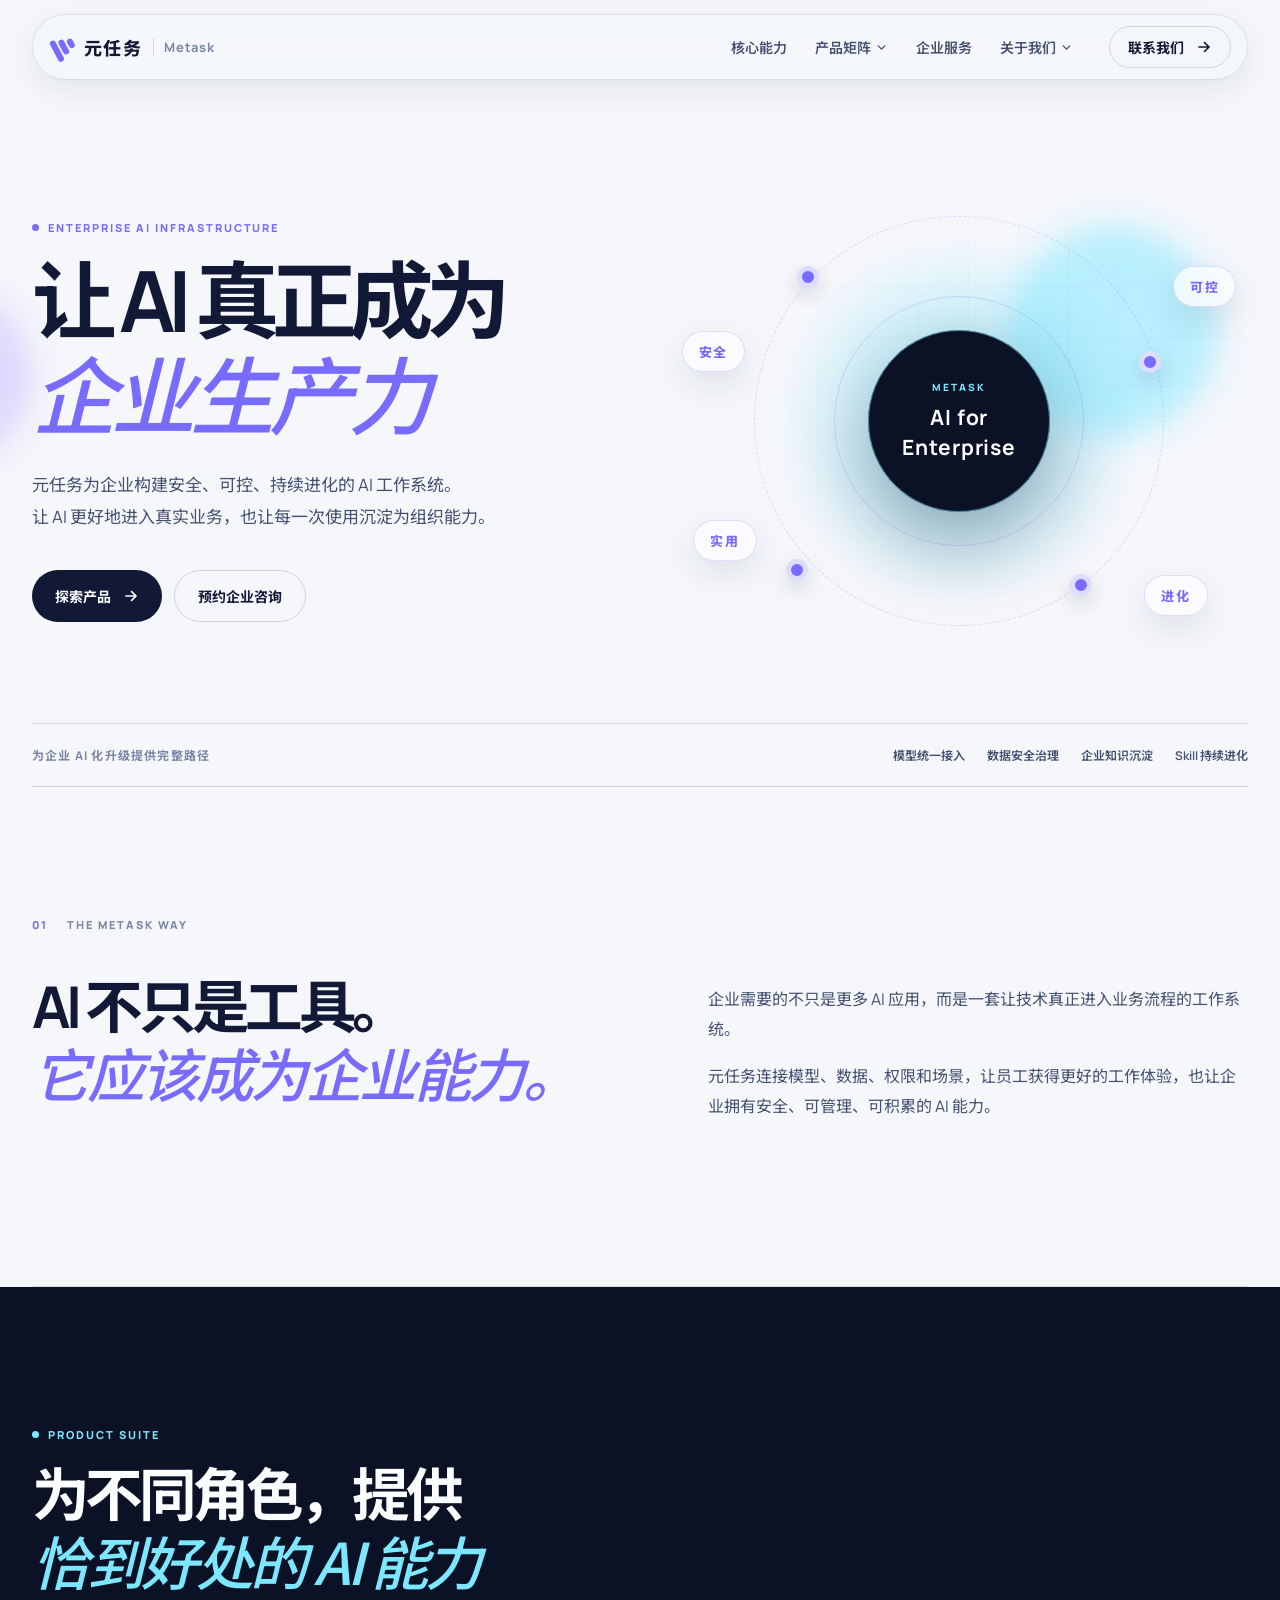
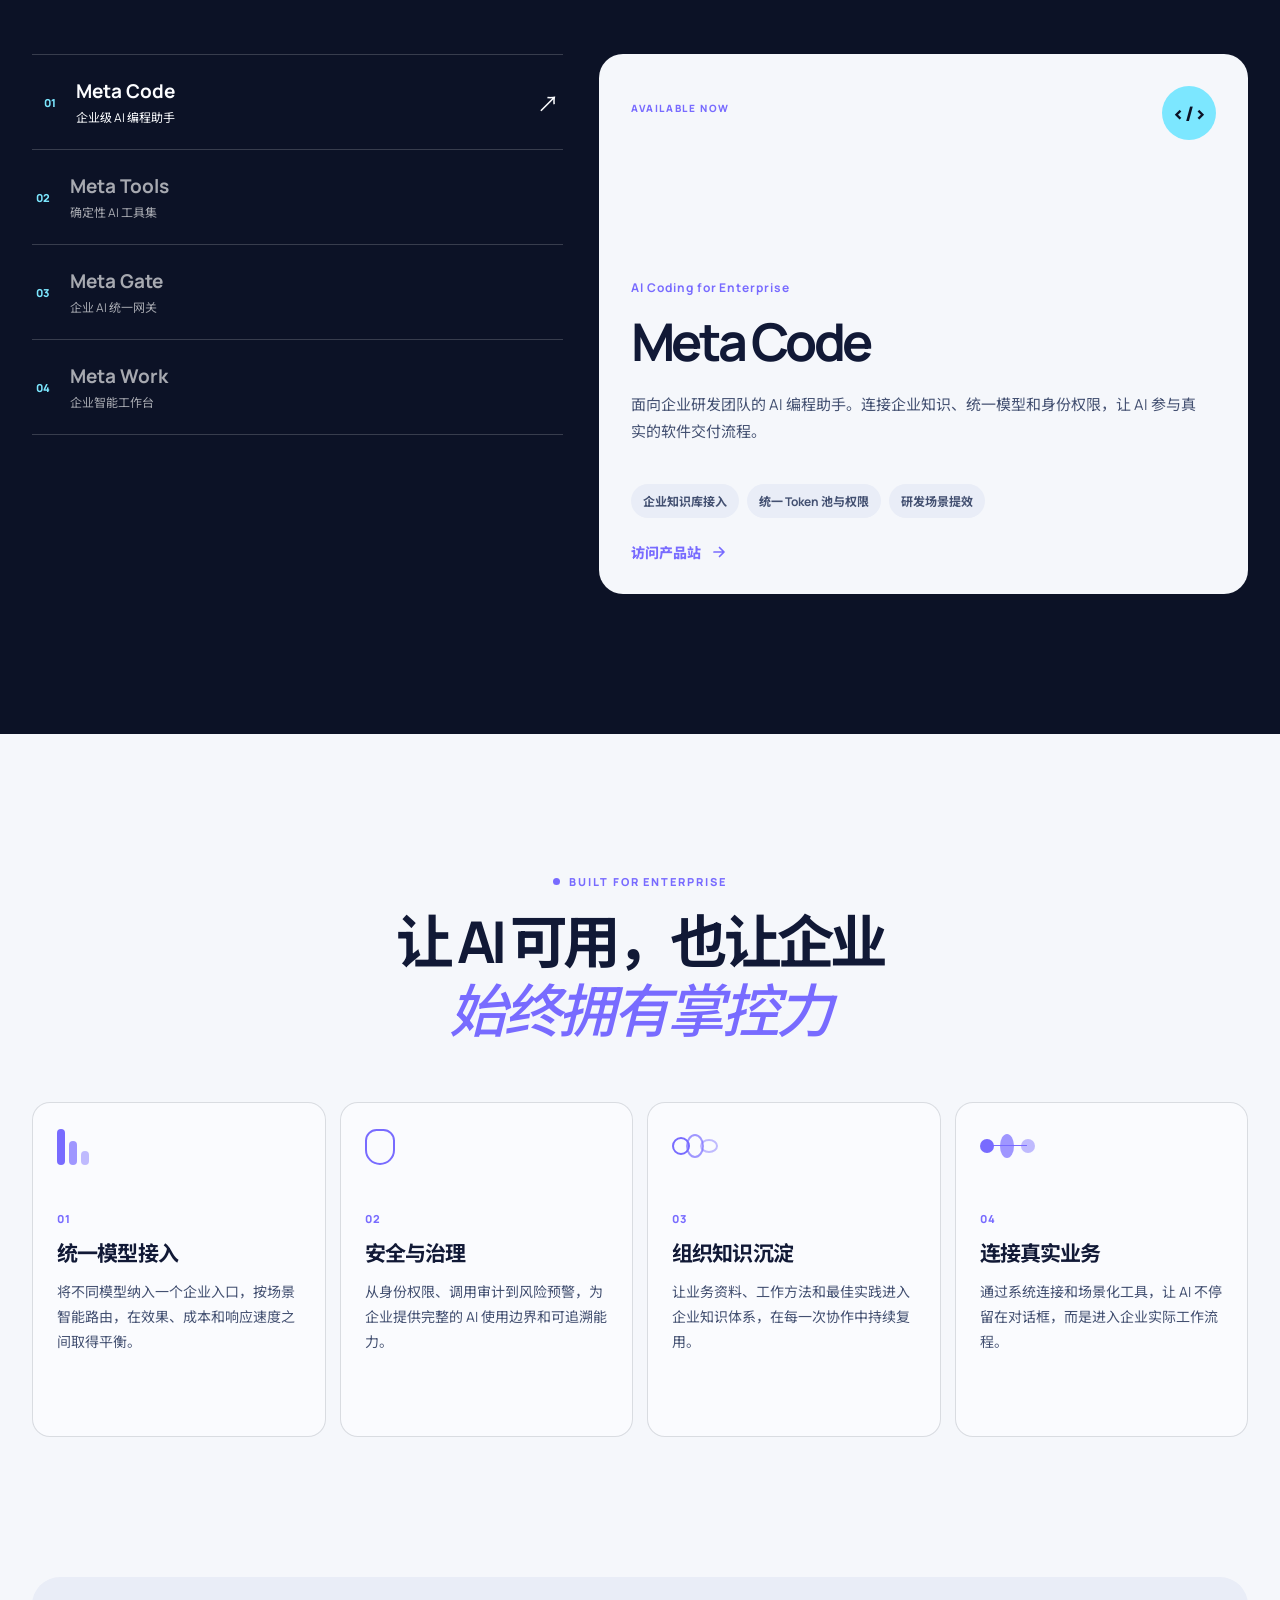
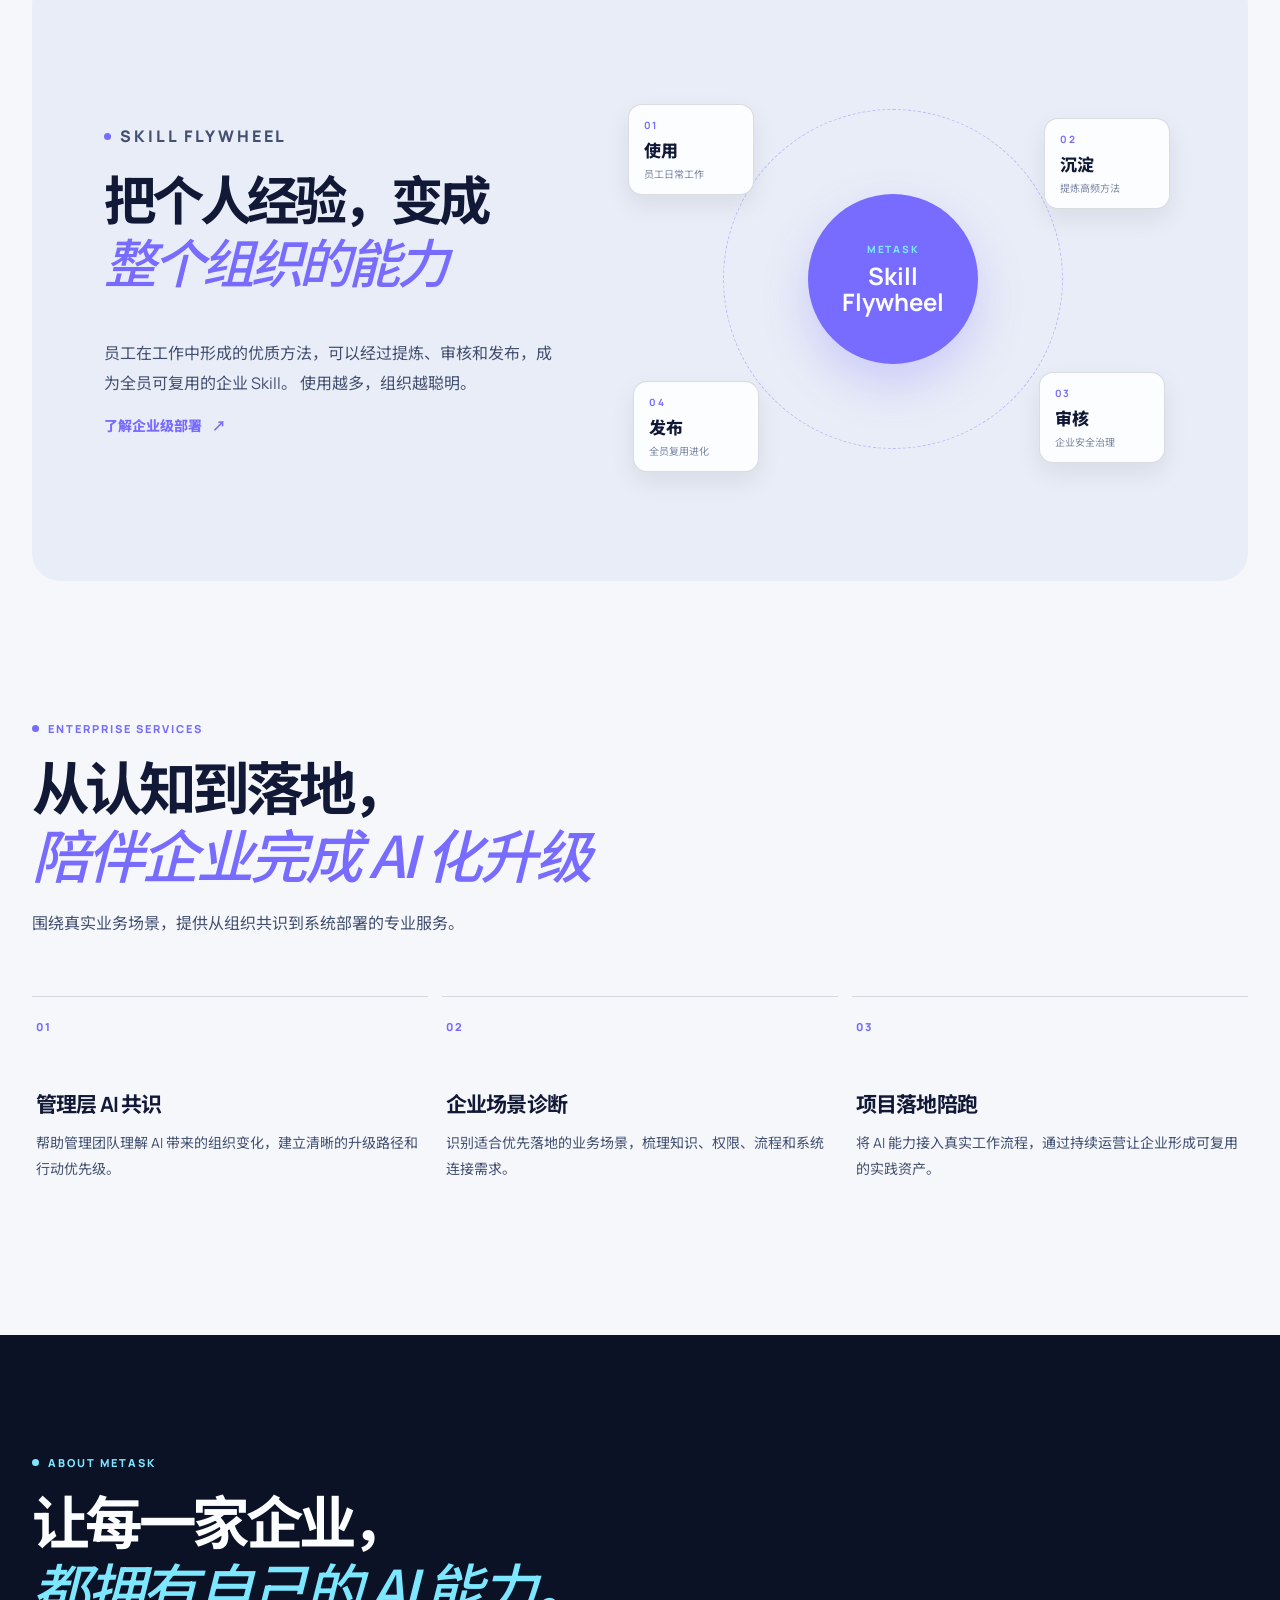
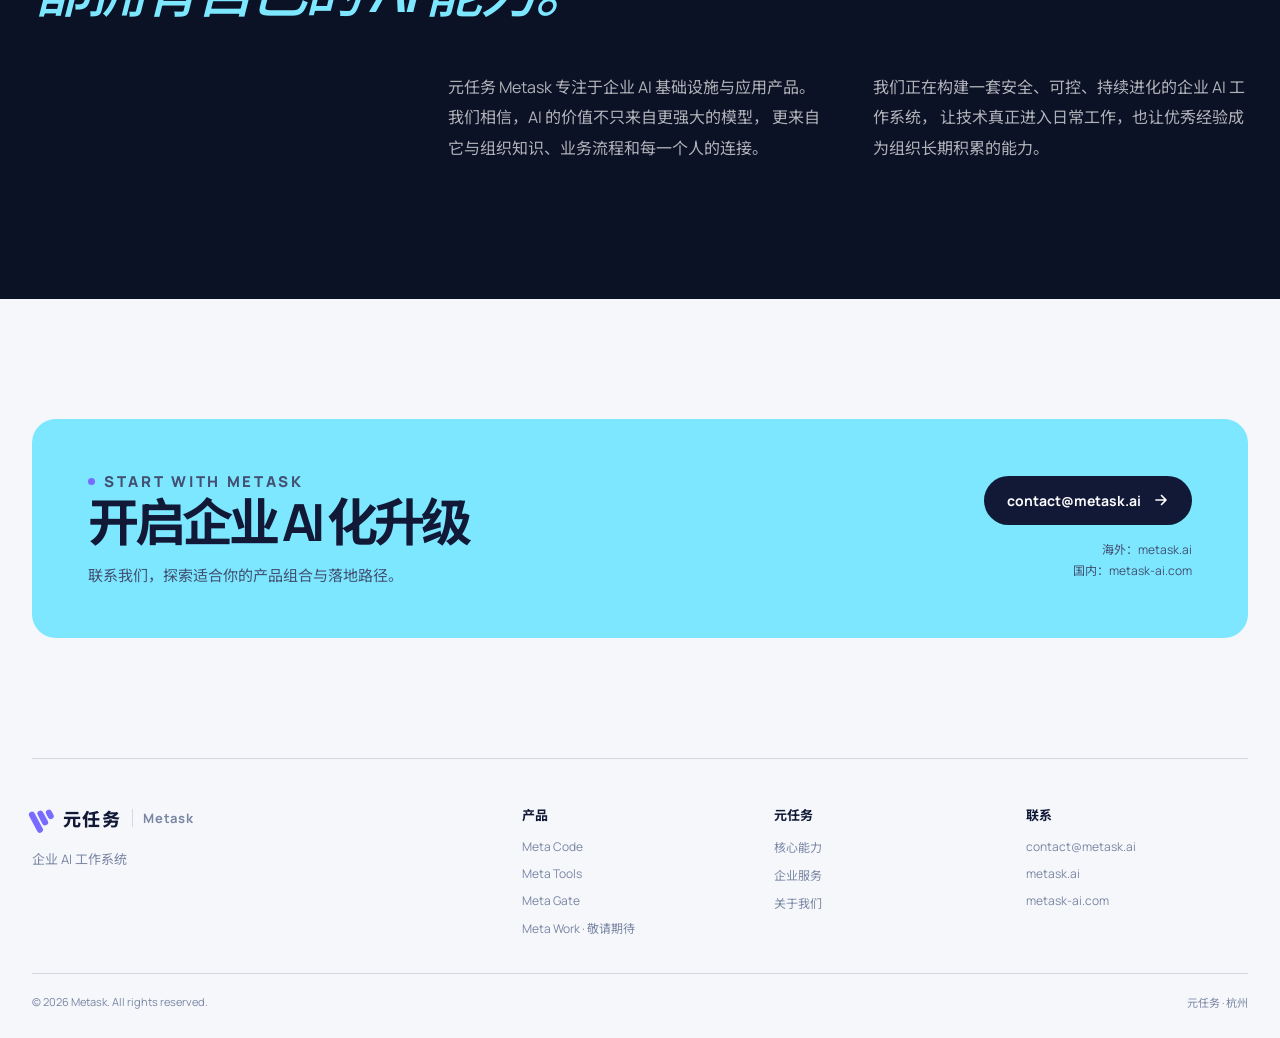
==== index.html @ c55de7cd "Add floating navigation menus" ====
<!doctype html>
<html lang="zh-CN">
  <head>
    <meta charset="UTF-8" />
    <meta name="viewport" content="width=device-width, initial-scale=1.0" />
    <meta
      name="description"
      content="元任务 Metask，为企业提供从 AI 网关、开发者工具、业务工具到智能工作台的一体化 AI 工作系统。"
    />
    <title>元任务 Metask · 企业 AI 工作系统</title>
    <link rel="preconnect" href="https://fonts.googleapis.com" />
    <link rel="preconnect" href="https://fonts.gstatic.com" crossorigin />
    <link
      href="https://fonts.googleapis.com/css2?family=Manrope:wght@400;500;600;700;800&family=Noto+Sans+SC:wght@400;500;600;700;800&display=swap"
      rel="stylesheet"
    />
    <link rel="stylesheet" href="./styles.css" />
  </head>
  <body>
    <div class="site-shell">
      <header class="site-header">
        <a class="brand" href="#top" aria-label="元任务 Metask 首页">
          <span class="brand-mark" aria-hidden="true">
            <span></span><span></span><span></span>
          </span>
          <span class="brand-name">元任务</span>
          <span class="brand-en">Metask</span>
        </a>

        <button class="menu-toggle" type="button" aria-label="打开导航" aria-expanded="false">
          <span></span><span></span><span></span>
        </button>

        <nav class="site-nav" aria-label="主导航">
          <a href="#capabilities">核心能力</a>
          <div class="nav-item nav-item-dropdown">
            <button class="nav-dropdown-toggle" type="button" aria-expanded="false">
              产品矩阵
              <svg viewBox="0 0 16 16" aria-hidden="true">
                <path d="m4 6 4 4 4-4" />
              </svg>
            </button>
            <div class="nav-dropdown product-menu">
              <a href="https://metacode.origintask.cn/" target="_blank" rel="noreferrer">
                <span class="dropdown-symbol">&lt;/&gt;</span>
                <span><b>Meta Code</b><small>企业级 AI 编程助手</small></span>
              </a>
              <a href="https://picospark.cn/" target="_blank" rel="noreferrer">
                <span class="dropdown-symbol">✦</span>
                <span><b>Meta Tools</b><small>确定性 AI 工具集</small></span>
              </a>
              <a href="http://napi.origintask.cn/" target="_blank" rel="noreferrer">
                <span class="dropdown-symbol">◎</span>
                <span><b>Meta Gate</b><small>企业 AI 统一网关</small></span>
              </a>
              <a href="https://work.metask.ai/" target="_blank" rel="noreferrer">
                <span class="dropdown-symbol">◇</span>
                <span><b>Meta Work</b><small>企业智能工作台 · 开发中</small></span>
              </a>
            </div>
          </div>
          <a href="#services">企业服务</a>
          <div class="nav-item nav-item-dropdown">
            <button class="nav-dropdown-toggle" type="button" aria-expanded="false">
              关于我们
              <svg viewBox="0 0 16 16" aria-hidden="true">
                <path d="m4 6 4 4 4-4" />
              </svg>
            </button>
            <div class="nav-dropdown about-menu">
              <a href="#about"><b>公司介绍</b><small>了解元任务 Metask</small></a>
              <a href="#contact"><b>联系我们</b><small>开启企业 AI 化升级</small></a>
            </div>
          </div>
        </nav>

        <a class="header-cta" href="#contact">
          <span>联系我们</span>
          <svg viewBox="0 0 16 16" aria-hidden="true">
            <path d="M3 8h9M8.5 3.5 13 8l-4.5 4.5" />
          </svg>
        </a>
      </header>

      <main id="top">
        <section class="hero section-pad">
          <div class="hero-orb hero-orb-left"></div>
          <div class="hero-orb hero-orb-right"></div>
          <div class="hero-grid" aria-hidden="true"></div>

          <div class="hero-content reveal">
            <p class="eyebrow"><span></span> Enterprise AI Infrastructure</p>
            <h1>让 AI 真正成为<br /><em>企业生产力</em></h1>
            <p class="hero-copy">
              元任务为企业构建安全、可控、持续进化的 AI 工作系统。<br />
              让 AI 更好地进入真实业务，也让每一次使用沉淀为组织能力。
            </p>
            <div class="hero-actions">
              <a class="button button-dark" href="#products">
                探索产品
                <svg viewBox="0 0 16 16" aria-hidden="true">
                  <path d="M3 8h9M8.5 3.5 13 8l-4.5 4.5" />
                </svg>
              </a>
              <a class="button button-light" href="#contact">预约企业咨询</a>
            </div>
          </div>

          <div class="hero-system reveal reveal-delay-1" aria-label="元任务企业 AI 品牌视觉">
            <div class="system-halo"></div>
            <div class="system-core">
              <span class="core-pulse"></span>
              <span class="system-core-kicker">METASK</span>
              <strong>AI for<br />Enterprise</strong>
            </div>
            <div class="orbit orbit-one"></div>
            <div class="orbit orbit-two"></div>
            <span class="signal-dot dot-one"></span>
            <span class="signal-dot dot-two"></span>
            <span class="signal-dot dot-three"></span>
            <span class="signal-dot dot-four"></span>
            <span class="brand-chip chip-one">安全</span>
            <span class="brand-chip chip-two">可控</span>
            <span class="brand-chip chip-three">实用</span>
            <span class="brand-chip chip-four">进化</span>
          </div>

          <div class="hero-bottom reveal reveal-delay-2">
            <p>为企业 AI 化升级提供完整路径</p>
            <div class="hero-tags">
              <span>模型统一接入</span>
              <span>数据安全治理</span>
              <span>企业知识沉淀</span>
              <span>Skill 持续进化</span>
            </div>
          </div>
        </section>

        <section class="statement section-pad">
          <div class="section-label reveal"><span>01</span> The Metask Way</div>
          <div class="statement-layout">
            <h2 class="reveal">AI 不只是工具。<br /><em>它应该成为企业能力。</em></h2>
            <div class="statement-copy reveal reveal-delay-1">
              <p>
                企业需要的不只是更多 AI 应用，而是一套让技术真正进入业务流程的工作系统。
              </p>
              <p>
                元任务连接模型、数据、权限和场景，让员工获得更好的工作体验，也让企业拥有安全、可管理、可积累的 AI 能力。
              </p>
            </div>
          </div>
        </section>

        <section class="products section-pad" id="products">
          <div class="section-head section-head-left reveal">
            <p class="eyebrow"><span></span> Product Suite</p>
            <h2>为不同角色，提供<br /><em>恰到好处的 AI 能力</em></h2>
          </div>

          <div class="product-layout reveal">
            <div class="product-tabs" role="tablist" aria-label="产品列表">
              <button class="product-tab active" type="button" role="tab" data-product="code" aria-selected="true">
                <span class="product-index">01</span>
                <span class="product-tab-copy">
                  <b>Meta Code</b><small>企业级 AI 编程助手</small>
                </span>
                <span class="tab-arrow">↗</span>
              </button>
              <button class="product-tab" type="button" role="tab" data-product="tools" aria-selected="false">
                <span class="product-index">02</span>
                <span class="product-tab-copy">
                  <b>Meta Tools</b><small>确定性 AI 工具集</small>
                </span>
                <span class="tab-arrow">↗</span>
              </button>
              <button class="product-tab" type="button" role="tab" data-product="gate" aria-selected="false">
                <span class="product-index">03</span>
                <span class="product-tab-copy">
                  <b>Meta Gate</b><small>企业 AI 统一网关</small>
                </span>
                <span class="tab-arrow">↗</span>
              </button>
              <button class="product-tab" type="button" role="tab" data-product="work" aria-selected="false">
                <span class="product-index">04</span>
                <span class="product-tab-copy">
                  <b>Meta Work</b><small>企业智能工作台</small>
                </span>
                <span class="tab-arrow">↗</span>
              </button>
            </div>

            <article class="product-detail" id="product-detail" aria-live="polite">
              <div class="product-detail-top">
                <p class="product-status">AVAILABLE NOW</p>
                <span class="product-symbol">&lt;/&gt;</span>
              </div>
              <div>
                <p class="product-kind">AI Coding for Enterprise</p>
                <h3>Meta Code</h3>
                <p class="product-description">
                  面向企业研发团队的 AI 编程助手。连接企业知识、统一模型和身份权限，让 AI 参与真实的软件交付流程。
                </p>
              </div>
              <ul class="product-features">
                <li>企业知识库接入</li>
                <li>统一 Token 池与权限</li>
                <li>研发场景提效</li>
              </ul>
              <a class="product-link" href="https://metacode.origintask.cn/" target="_blank" rel="noreferrer">
                访问产品站
                <svg viewBox="0 0 16 16" aria-hidden="true">
                  <path d="M3 8h9M8.5 3.5 13 8l-4.5 4.5" />
                </svg>
              </a>
            </article>
          </div>
        </section>

        <section class="capabilities section-pad" id="capabilities">
          <div class="section-head reveal">
            <p class="eyebrow"><span></span> Built for Enterprise</p>
            <h2>让 AI 可用，也让企业<br /><em>始终拥有掌控力</em></h2>
          </div>

          <div class="capability-grid">
            <article class="capability-card reveal">
              <div class="capability-icon"><span></span><span></span><span></span></div>
              <p class="card-num">01</p>
              <h3>统一模型接入</h3>
              <p>将不同模型纳入一个企业入口，按场景智能路由，在效果、成本和响应速度之间取得平衡。</p>
            </article>
            <article class="capability-card reveal reveal-delay-1">
              <div class="capability-icon icon-shield"><span></span></div>
              <p class="card-num">02</p>
              <h3>安全与治理</h3>
              <p>从身份权限、调用审计到风险预警，为企业提供完整的 AI 使用边界和可追溯能力。</p>
            </article>
            <article class="capability-card reveal reveal-delay-2">
              <div class="capability-icon icon-memory"><span></span><span></span><span></span></div>
              <p class="card-num">03</p>
              <h3>组织知识沉淀</h3>
              <p>让业务资料、工作方法和最佳实践进入企业知识体系，在每一次协作中持续复用。</p>
            </article>
            <article class="capability-card reveal reveal-delay-3">
              <div class="capability-icon icon-connect"><span></span><span></span><span></span></div>
              <p class="card-num">04</p>
              <h3>连接真实业务</h3>
              <p>通过系统连接和场景化工具，让 AI 不停留在对话框，而是进入企业实际工作流程。</p>
            </article>
          </div>
        </section>

        <section class="flywheel section-pad">
          <div class="flywheel-copy reveal">
            <p class="eyebrow"><span></span> Skill Flywheel</p>
            <h2>把个人经验，变成<br /><em>整个组织的能力</em></h2>
            <p>
              员工在工作中形成的优质方法，可以经过提炼、审核和发布，成为全员可复用的企业 Skill。
              使用越多，组织越聪明。
            </p>
            <a class="text-link" href="#contact">了解企业级部署 <span>↗</span></a>
          </div>

          <div class="flywheel-visual reveal reveal-delay-1">
            <div class="wheel-line"></div>
            <div class="wheel-center">
              <span>METASK</span>
              <strong>Skill<br />Flywheel</strong>
            </div>
            <div class="wheel-step step-use"><b>01</b><span>使用</span><small>员工日常工作</small></div>
            <div class="wheel-step step-learn"><b>02</b><span>沉淀</span><small>提炼高频方法</small></div>
            <div class="wheel-step step-review"><b>03</b><span>审核</span><small>企业安全治理</small></div>
            <div class="wheel-step step-share"><b>04</b><span>发布</span><small>全员复用进化</small></div>
          </div>
        </section>

        <section class="services section-pad" id="services">
          <div class="section-head section-head-left reveal">
            <p class="eyebrow"><span></span> Enterprise Services</p>
            <h2>从认知到落地，<br /><em>陪伴企业完成 AI 化升级</em></h2>
            <p>围绕真实业务场景，提供从组织共识到系统部署的专业服务。</p>
          </div>

          <div class="service-grid">
            <article class="service-card reveal">
              <span>01</span>
              <h3>管理层 AI 共识</h3>
              <p>帮助管理团队理解 AI 带来的组织变化，建立清晰的升级路径和行动优先级。</p>
            </article>
            <article class="service-card reveal reveal-delay-1">
              <span>02</span>
              <h3>企业场景诊断</h3>
              <p>识别适合优先落地的业务场景，梳理知识、权限、流程和系统连接需求。</p>
            </article>
            <article class="service-card reveal reveal-delay-2">
              <span>03</span>
              <h3>项目落地陪跑</h3>
              <p>将 AI 能力接入真实工作流程，通过持续运营让企业形成可复用的实践资产。</p>
            </article>
          </div>
        </section>

        <section class="about section-pad" id="about">
          <div class="about-panel reveal">
            <p class="eyebrow"><span></span> About Metask</p>
            <h2>让每一家企业，<br /><em>都拥有自己的 AI 能力。</em></h2>
            <div class="about-layout">
              <p>
                元任务 Metask 专注于企业 AI 基础设施与应用产品。我们相信，AI 的价值不只来自更强大的模型，
                更来自它与组织知识、业务流程和每一个人的连接。
              </p>
              <p>
                我们正在构建一套安全、可控、持续进化的企业 AI 工作系统，
                让技术真正进入日常工作，也让优秀经验成为组织长期积累的能力。
              </p>
            </div>
          </div>
        </section>

        <section class="contact section-pad" id="contact">
          <div class="contact-panel reveal">
            <div>
              <p class="eyebrow"><span></span> Start with Metask</p>
              <h2>开启企业 AI 化升级</h2>
              <p>联系我们，探索适合你的产品组合与落地路径。</p>
            </div>
            <div class="contact-actions">
              <a class="button button-dark" href="mailto:contact@metask.ai">
                contact@metask.ai
                <svg viewBox="0 0 16 16" aria-hidden="true">
                  <path d="M3 8h9M8.5 3.5 13 8l-4.5 4.5" />
                </svg>
              </a>
              <p>海外：metask.ai<br />国内：metask-ai.com</p>
            </div>
          </div>
        </section>
      </main>

      <footer class="site-footer">
        <div>
          <a class="brand" href="#top" aria-label="元任务 Metask 首页">
            <span class="brand-mark" aria-hidden="true">
              <span></span><span></span><span></span>
            </span>
            <span class="brand-name">元任务</span>
            <span class="brand-en">Metask</span>
          </a>
          <p>企业 AI 工作系统</p>
        </div>
        <div class="footer-links">
          <div>
            <b>产品</b>
            <a href="https://metacode.origintask.cn/" target="_blank" rel="noreferrer">Meta Code</a>
            <a href="https://picospark.cn/" target="_blank" rel="noreferrer">Meta Tools</a>
            <a href="http://napi.origintask.cn/" target="_blank" rel="noreferrer">Meta Gate</a>
            <span>Meta Work · 敬请期待</span>
          </div>
          <div>
            <b>元任务</b>
            <a href="#capabilities">核心能力</a>
            <a href="#services">企业服务</a>
            <a href="#about">关于我们</a>
          </div>
          <div>
            <b>联系</b>
            <a href="mailto:contact@metask.ai">contact@metask.ai</a>
            <a href="https://metask.ai/">metask.ai</a>
            <a href="https://metask-ai.com/">metask-ai.com</a>
          </div>
        </div>
        <div class="footer-bottom">
          <span>© <span id="year"></span> Metask. All rights reserved.</span>
          <span>元任务 · 杭州</span>
        </div>
      </footer>
    </div>

    <script src="./script.js"></script>
  </body>
</html>
---- styles.css ----
:root {
  --paper: #f5f7fb;
  --paper-deep: #e9edf7;
  --ink: #111936;
  --ink-soft: #435071;
  --muted: #7a86a3;
  --line: rgba(17, 25, 54, 0.14);
  --green: #786bff;
  --green-deep: #0c1226;
  --mint: #7ce7ff;
  --lime: #c5baff;
  --sand: #a8d8ff;
  --white: #fcfdff;
  --shadow: 0 24px 80px rgba(17, 25, 54, 0.12);
  --max: 1320px;
}

* {
  box-sizing: border-box;
}

html {
  scroll-behavior: smooth;
}

body {
  margin: 0;
  background: var(--paper);
  color: var(--ink);
  font-family: "Manrope", "Noto Sans SC", sans-serif;
  -webkit-font-smoothing: antialiased;
}

a {
  color: inherit;
  text-decoration: none;
}

button {
  font: inherit;
}

.site-shell {
  overflow: clip;
}

.site-header,
.section-pad,
.site-footer {
  width: min(calc(100% - 64px), var(--max));
  margin-inline: auto;
}

.site-header {
  align-items: center;
  backdrop-filter: blur(18px);
  background: rgba(245, 247, 251, 0.82);
  border: 1px solid rgba(17, 25, 54, 0.1);
  border-radius: 999px;
  box-shadow: 0 10px 30px rgba(17, 25, 54, 0.08);
  display: flex;
  height: 66px;
  justify-content: space-between;
  padding: 0 16px 0 20px;
  position: sticky;
  top: 14px;
  z-index: 30;
}

.brand {
  align-items: center;
  display: inline-flex;
  gap: 9px;
}

.brand-mark {
  display: grid;
  gap: 2px;
  grid-template-columns: repeat(3, 6px);
  transform: rotate(-28deg);
}

.brand-mark span {
  background: var(--green);
  border-radius: 5px;
  height: 23px;
}

.brand-mark span:nth-child(2) {
  height: 16px;
  margin-top: 3px;
}

.brand-mark span:nth-child(3) {
  height: 10px;
  margin-top: 6px;
}

.brand-name {
  font-size: 18px;
  font-weight: 800;
  letter-spacing: 0.08em;
}

.brand-en {
  border-left: 1px solid var(--line);
  color: var(--muted);
  font-size: 13px;
  font-weight: 700;
  letter-spacing: 0.05em;
  margin-left: 2px;
  padding-left: 10px;
}

.site-nav {
  align-items: center;
  display: flex;
  gap: 28px;
  margin-left: auto;
  margin-right: 36px;
}

.site-nav > a,
.nav-dropdown-toggle {
  color: var(--ink-soft);
  font-size: 14px;
  font-weight: 600;
  transition: color 180ms ease;
}

.site-nav > a:hover,
.nav-dropdown-toggle:hover,
.nav-item-dropdown.open .nav-dropdown-toggle {
  color: var(--green);
}

.nav-item-dropdown {
  position: relative;
}

.nav-dropdown-toggle {
  align-items: center;
  background: transparent;
  border: 0;
  cursor: pointer;
  display: flex;
  gap: 4px;
  padding: 20px 0;
}

.nav-dropdown-toggle svg {
  height: 13px;
  transition: transform 180ms ease;
  width: 13px;
}

.nav-item-dropdown:hover .nav-dropdown-toggle svg,
.nav-item-dropdown:focus-within .nav-dropdown-toggle svg,
.nav-item-dropdown.open .nav-dropdown-toggle svg {
  transform: rotate(180deg);
}

.nav-dropdown {
  background: rgba(252, 253, 255, 0.96);
  border: 1px solid rgba(17, 25, 54, 0.1);
  border-radius: 18px;
  box-shadow: 0 18px 50px rgba(17, 25, 54, 0.14);
  display: grid;
  gap: 4px;
  left: 50%;
  opacity: 0;
  padding: 8px;
  pointer-events: none;
  position: absolute;
  top: calc(100% + 8px);
  transform: translate(-50%, -8px);
  transition: opacity 180ms ease, transform 180ms ease;
  visibility: hidden;
}

.nav-item-dropdown:hover .nav-dropdown,
.nav-item-dropdown:focus-within .nav-dropdown,
.nav-item-dropdown.open .nav-dropdown {
  opacity: 1;
  pointer-events: auto;
  transform: translate(-50%, 0);
  visibility: visible;
}

.nav-dropdown a {
  align-items: center;
  border-radius: 12px;
  color: var(--ink);
  display: flex;
  gap: 11px;
  padding: 11px 12px;
  transition: background 180ms ease;
}

.nav-dropdown a:hover {
  background: var(--paper-deep);
}

.nav-dropdown b,
.nav-dropdown small {
  display: block;
  white-space: nowrap;
}

.nav-dropdown b {
  font-size: 13px;
}

.nav-dropdown small {
  color: var(--muted);
  font-size: 11px;
  margin-top: 3px;
}

.product-menu {
  min-width: 280px;
}

.about-menu {
  min-width: 220px;
}

.dropdown-symbol {
  align-items: center;
  background: var(--paper-deep);
  border-radius: 9px;
  color: var(--green);
  display: flex;
  flex: 0 0 auto;
  font-size: 13px;
  font-weight: 800;
  height: 31px;
  justify-content: center;
  width: 31px;
}

.header-cta,
.button {
  align-items: center;
  display: inline-flex;
  font-size: 14px;
  font-weight: 700;
  gap: 12px;
  justify-content: center;
  transition: all 180ms ease;
}

.header-cta {
  border: 1px solid var(--line);
  border-radius: 999px;
  padding: 10px 18px;
}

.header-cta:hover {
  background: var(--ink);
  color: var(--white);
}

svg {
  fill: none;
  height: 16px;
  stroke: currentColor;
  stroke-linecap: round;
  stroke-linejoin: round;
  stroke-width: 1.7;
  width: 16px;
}

.menu-toggle {
  background: none;
  border: 0;
  display: none;
}

.hero {
  align-items: center;
  display: grid;
  grid-template-columns: minmax(0, 1.05fr) minmax(440px, 0.95fr);
  min-height: 720px;
  padding-bottom: 100px;
  padding-top: 90px;
  position: relative;
}

.hero-grid {
  background-image: linear-gradient(var(--line) 1px, transparent 1px), linear-gradient(90deg, var(--line) 1px, transparent 1px);
  background-size: 50px 50px;
  height: 540px;
  mask-image: radial-gradient(ellipse, black 10%, transparent 70%);
  opacity: 0.22;
  position: absolute;
  right: -100px;
  top: 20px;
  width: 680px;
}

.hero-orb {
  border-radius: 999px;
  filter: blur(16px);
  opacity: 0.5;
  pointer-events: none;
  position: absolute;
}

.hero-orb-left {
  background: var(--lime);
  height: 180px;
  left: -180px;
  top: 220px;
  width: 180px;
}

.hero-orb-right {
  background: var(--mint);
  height: 210px;
  right: 30px;
  top: 160px;
  width: 210px;
}

.eyebrow {
  align-items: center;
  color: var(--green);
  display: flex;
  font-size: 11px;
  font-weight: 800;
  gap: 9px;
  letter-spacing: 0.18em;
  margin: 0 0 20px;
  text-transform: uppercase;
}

.eyebrow span {
  background: var(--green);
  border-radius: 50%;
  height: 7px;
  width: 7px;
}

h1,
h2,
h3,
p {
  margin-top: 0;
}

h1 {
  font-size: clamp(56px, 6.6vw, 92px);
  letter-spacing: -0.085em;
  line-height: 1.07;
  margin-bottom: 28px;
}

h1 em,
h2 em {
  color: var(--green);
  font-family: Georgia, "Noto Sans SC", serif;
  font-style: italic;
  font-weight: 500;
  letter-spacing: -0.06em;
}

.hero-copy {
  color: var(--ink-soft);
  font-size: 17px;
  line-height: 1.9;
}

.hero-actions {
  display: flex;
  flex-wrap: wrap;
  gap: 12px;
  margin-top: 36px;
}

.button {
  border-radius: 999px;
  padding: 15px 23px;
}

.button-dark {
  background: var(--ink);
  color: var(--white);
}

.button-dark:hover {
  background: var(--green);
  transform: translateY(-2px);
}

.button-light {
  border: 1px solid var(--line);
  color: var(--ink);
}

.button-light:hover {
  background: rgba(255, 255, 255, 0.42);
  border-color: rgba(17, 25, 54, 0.3);
}

.hero-system {
  height: 500px;
  position: relative;
}

.system-halo,
.orbit,
.system-core,
.signal-dot,
.brand-chip {
  position: absolute;
}

.system-halo {
  background: radial-gradient(circle, rgba(124, 231, 255, 0.68), rgba(124, 231, 255, 0) 65%);
  height: 400px;
  left: 50%;
  top: 50%;
  transform: translate(-50%, -50%);
  width: 400px;
}

.orbit {
  border: 1px solid rgba(120, 107, 255, 0.22);
  border-radius: 50%;
  left: 50%;
  top: 50%;
  transform: translate(-50%, -50%);
}

.orbit-one {
  height: 250px;
  width: 250px;
}

.orbit-two {
  border-style: dashed;
  height: 410px;
  width: 410px;
}

.system-core {
  align-items: center;
  background: var(--green-deep);
  border-radius: 50%;
  box-shadow: 0 30px 80px rgba(12, 18, 38, 0.34);
  color: var(--white);
  display: flex;
  flex-direction: column;
  height: 182px;
  justify-content: center;
  left: 50%;
  text-align: center;
  top: 50%;
  transform: translate(-50%, -50%);
  width: 182px;
}

.system-core-kicker {
  color: var(--mint);
  font-size: 10px;
  font-weight: 800;
  letter-spacing: 0.2em;
  margin-bottom: 8px;
}

.system-core strong {
  font-size: 21px;
  letter-spacing: 0.04em;
  line-height: 1.45;
}

.core-pulse {
  animation: pulse 2.6s ease-out infinite;
  border: 1px solid rgba(124, 231, 255, 0.56);
  border-radius: 50%;
  height: 100%;
  position: absolute;
  width: 100%;
}

.signal-dot {
  background: var(--green);
  border: 5px solid rgba(252, 253, 255, 0.78);
  border-radius: 50%;
  box-shadow: 0 8px 20px rgba(17, 25, 54, 0.16);
  height: 22px;
  width: 22px;
}

.dot-one { left: 22%; top: 19%; }
.dot-two { right: 15%; top: 36%; }
.dot-three { bottom: 18%; left: 20%; }
.dot-four { bottom: 15%; right: 27%; }

.brand-chip {
  backdrop-filter: blur(10px);
  background: rgba(252, 253, 255, 0.78);
  border: 1px solid rgba(120, 107, 255, 0.22);
  border-radius: 999px;
  box-shadow: 0 12px 32px rgba(17, 25, 54, 0.1);
  color: var(--green);
  font-size: 13px;
  font-weight: 800;
  letter-spacing: 0.12em;
  padding: 10px 16px;
}

.chip-one { left: 2%; top: 32%; }
.chip-two { right: 2%; top: 19%; }
.chip-three { bottom: 22%; left: 4%; }
.chip-four { bottom: 11%; right: 7%; }

.hero-bottom {
  align-items: center;
  border-top: 1px solid var(--line);
  bottom: 0;
  display: flex;
  grid-column: 1 / -1;
  justify-content: space-between;
  left: 0;
  padding: 22px 0;
  position: absolute;
  width: 100%;
}

.hero-bottom p {
  color: var(--muted);
  font-size: 12px;
  font-weight: 700;
  letter-spacing: 0.1em;
  margin: 0;
}

.hero-tags {
  display: flex;
  gap: 22px;
}

.hero-tags span {
  color: var(--ink-soft);
  font-size: 12px;
  font-weight: 600;
}

.statement {
  border-bottom: 1px solid var(--line);
  border-top: 1px solid var(--line);
  padding-bottom: 130px;
  padding-top: 130px;
}

.section-label {
  color: var(--muted);
  font-size: 11px;
  font-weight: 800;
  letter-spacing: 0.18em;
  margin-bottom: 42px;
  text-transform: uppercase;
}

.section-label span {
  color: var(--green);
  margin-right: 15px;
}

.statement-layout {
  display: grid;
  gap: 80px;
  grid-template-columns: 1.05fr 0.95fr;
}

h2 {
  font-size: clamp(42px, 4.5vw, 68px);
  letter-spacing: -0.08em;
  line-height: 1.14;
}

.statement-copy {
  padding-top: 10px;
}

.statement-copy p,
.section-head > p:last-child,
.flywheel-copy > p,
.about-layout p {
  color: var(--ink-soft);
  font-size: 16px;
  line-height: 1.9;
}

.section-head {
  margin: 0 auto 58px;
  max-width: 800px;
  text-align: center;
}

.section-head .eyebrow {
  justify-content: center;
}

.section-head h2 {
  margin-bottom: 18px;
}

.products {
  background: var(--green-deep);
  color: var(--white);
  max-width: none;
  padding-bottom: 140px;
  padding-left: max(32px, calc((100% - var(--max)) / 2));
  padding-right: max(32px, calc((100% - var(--max)) / 2));
  padding-top: 140px;
  width: 100%;
}

.section-head-left {
  margin-left: 0;
  text-align: left;
}

.section-head-left .eyebrow {
  justify-content: flex-start;
}

.products .eyebrow,
.products h2 em {
  color: var(--mint);
}

.products .eyebrow span {
  background: var(--mint);
}

.product-layout {
  display: grid;
  gap: 36px;
  grid-template-columns: minmax(0, 0.9fr) minmax(440px, 1.1fr);
}

.product-tabs {
  border-top: 1px solid rgba(255, 255, 255, 0.18);
}

.product-tab {
  align-items: center;
  background: transparent;
  border: 0;
  border-bottom: 1px solid rgba(255, 255, 255, 0.18);
  color: rgba(255, 255, 255, 0.64);
  cursor: pointer;
  display: flex;
  gap: 20px;
  padding: 23px 4px;
  text-align: left;
  transition: color 180ms ease, padding 180ms ease;
  width: 100%;
}

.product-tab:hover,
.product-tab.active {
  color: var(--white);
  padding-left: 12px;
}

.product-index {
  color: var(--mint);
  font-size: 11px;
  font-weight: 800;
}

.product-tab-copy {
  flex: 1;
}

.product-tab-copy b,
.product-tab-copy small {
  display: block;
}

.product-tab-copy b {
  font-size: 19px;
}

.product-tab-copy small {
  font-size: 12px;
  margin-top: 4px;
}

.tab-arrow {
  font-size: 22px;
  opacity: 0;
  transform: translate(-10px, 8px);
  transition: all 180ms ease;
}

.product-tab:hover .tab-arrow,
.product-tab.active .tab-arrow {
  opacity: 1;
  transform: translate(0, 0);
}

.product-detail {
  background: var(--paper);
  border-radius: 24px;
  color: var(--ink);
  display: flex;
  flex-direction: column;
  min-height: 540px;
  padding: 32px;
}

.product-detail-top {
  align-items: center;
  display: flex;
  justify-content: space-between;
  margin-bottom: auto;
}

.product-status {
  color: var(--green);
  font-size: 10px;
  font-weight: 800;
  letter-spacing: 0.16em;
}

.product-symbol {
  align-items: center;
  background: var(--mint);
  border-radius: 50%;
  color: var(--green-deep);
  display: flex;
  font-size: 20px;
  font-weight: 800;
  height: 54px;
  justify-content: center;
  width: 54px;
}

.product-kind {
  color: var(--green);
  font-size: 12px;
  font-weight: 700;
  letter-spacing: 0.08em;
  margin-bottom: 10px;
}

.product-detail h3 {
  font-size: 52px;
  letter-spacing: -0.07em;
  margin-bottom: 14px;
}

.product-description {
  color: var(--ink-soft);
  font-size: 15px;
  line-height: 1.8;
  max-width: 570px;
}

.product-features {
  display: flex;
  flex-wrap: wrap;
  gap: 8px;
  list-style: none;
  margin: 24px 0;
  padding: 0;
}

.product-features li {
  background: var(--paper-deep);
  border-radius: 999px;
  color: var(--ink-soft);
  font-size: 12px;
  font-weight: 700;
  padding: 8px 12px;
}

.product-link,
.text-link {
  align-items: center;
  color: var(--green);
  display: inline-flex;
  font-size: 14px;
  font-weight: 800;
  gap: 10px;
  width: fit-content;
}

.product-link:hover,
.text-link:hover {
  color: var(--ink);
}

.capabilities {
  padding-bottom: 140px;
  padding-top: 140px;
}

.capability-grid {
  display: grid;
  gap: 14px;
  grid-template-columns: repeat(4, 1fr);
}

.capability-card {
  background: rgba(252, 253, 255, 0.66);
  border: 1px solid var(--line);
  border-radius: 18px;
  min-height: 335px;
  padding: 24px;
  transition: all 200ms ease;
}

.capability-card:hover {
  background: var(--white);
  box-shadow: var(--shadow);
  transform: translateY(-6px);
}

.card-num {
  color: var(--green);
  font-size: 11px;
  font-weight: 800;
  letter-spacing: 0.1em;
  margin-top: 46px;
}

.capability-card h3,
.service-card h3 {
  font-size: 21px;
  letter-spacing: -0.04em;
  margin-bottom: 12px;
}

.capability-card > p:last-child,
.service-card p {
  color: var(--ink-soft);
  font-size: 14px;
  line-height: 1.8;
}

.capability-icon {
  align-items: flex-end;
  display: flex;
  gap: 4px;
  height: 38px;
}

.capability-icon span {
  background: var(--green);
  border-radius: 9px;
  height: 36px;
  width: 8px;
}

.capability-icon span:nth-child(2) { height: 24px; opacity: 0.7; }
.capability-icon span:nth-child(3) { height: 14px; opacity: 0.45; }

.icon-shield span {
  background: transparent;
  border: 2px solid var(--green);
  border-radius: 17px 17px 22px 22px;
  height: 36px;
  width: 30px;
}

.icon-memory {
  align-items: center;
  gap: 0;
}

.icon-memory span {
  background: transparent;
  border: 2px solid var(--green);
  border-radius: 50%;
  height: 18px;
  margin-right: -4px;
  width: 18px;
}

.icon-connect {
  align-items: center;
  justify-content: space-between;
  position: relative;
  width: 55px;
}

.icon-connect::after {
  border-top: 1px solid var(--green);
  content: "";
  left: 8px;
  position: absolute;
  right: 8px;
}

.icon-connect span {
  border-radius: 50%;
  height: 14px;
  position: relative;
  width: 14px;
  z-index: 1;
}

.flywheel {
  align-items: center;
  background: var(--paper-deep);
  border-radius: 28px;
  display: grid;
  gap: 44px;
  grid-template-columns: 0.9fr 1.1fr;
  margin-bottom: 140px;
  padding: 72px;
}

.flywheel-copy h2 {
  font-size: clamp(42px, 4.1vw, 62px);
}

.flywheel-visual {
  height: 460px;
  position: relative;
}

.wheel-line {
  border: 1px dashed rgba(120, 107, 255, 0.4);
  border-radius: 50%;
  height: 340px;
  left: 50%;
  position: absolute;
  top: 50%;
  transform: translate(-50%, -50%);
  width: 340px;
}

.wheel-center {
  align-items: center;
  background: var(--green);
  border-radius: 50%;
  box-shadow: 0 20px 46px rgba(120, 107, 255, 0.26);
  color: var(--white);
  display: flex;
  flex-direction: column;
  height: 170px;
  justify-content: center;
  left: 50%;
  position: absolute;
  text-align: center;
  top: 50%;
  transform: translate(-50%, -50%);
  width: 170px;
}

.wheel-center span {
  color: var(--mint);
  font-size: 10px;
  font-weight: 800;
  letter-spacing: 0.18em;
  margin-bottom: 7px;
}

.wheel-center strong {
  font-size: 24px;
  line-height: 1.1;
}

.wheel-step {
  background: var(--white);
  border: 1px solid var(--line);
  border-radius: 14px;
  box-shadow: 0 10px 24px rgba(17, 25, 54, 0.08);
  min-width: 126px;
  padding: 13px 15px;
  position: absolute;
}

.wheel-step b,
.wheel-step span,
.wheel-step small {
  display: block;
}

.wheel-step b {
  color: var(--green);
  font-size: 10px;
  letter-spacing: 0.14em;
  margin-bottom: 5px;
}

.wheel-step span {
  font-size: 17px;
  font-weight: 800;
}

.wheel-step small {
  color: var(--muted);
  font-size: 10px;
  margin-top: 4px;
}

.step-use { left: 3%; top: 12%; }
.step-learn { right: 1%; top: 15%; }
.step-review { bottom: 10%; right: 2%; }
.step-share { bottom: 8%; left: 4%; }

.services {
  padding-bottom: 140px;
}

.service-grid {
  display: grid;
  gap: 14px;
  grid-template-columns: repeat(3, 1fr);
}

.service-card {
  border-top: 1px solid var(--line);
  padding: 22px 4px 0;
}

.service-card span {
  color: var(--green);
  display: block;
  font-size: 11px;
  font-weight: 800;
  letter-spacing: 0.14em;
  margin-bottom: 54px;
}

.about {
  max-width: none;
  padding: 0;
  width: 100%;
}

.about-panel {
  background: var(--green-deep);
  color: var(--white);
  padding: 120px max(32px, calc((100% - var(--max)) / 2));
}

.about-panel .eyebrow,
.about-panel h2 em {
  color: var(--mint);
}

.about-panel .eyebrow span {
  background: var(--mint);
}

.about-layout {
  display: grid;
  gap: 50px;
  grid-template-columns: repeat(2, 1fr);
  margin-left: auto;
  max-width: 800px;
}

.about-layout p {
  color: rgba(255, 255, 255, 0.68);
}

.contact {
  padding-bottom: 120px;
  padding-top: 120px;
}

.contact-panel {
  align-items: center;
  background: var(--mint);
  border-radius: 24px;
  display: flex;
  justify-content: space-between;
  padding: 52px 56px;
}

.contact-panel h2 {
  font-size: clamp(38px, 4vw, 58px);
  margin-bottom: 14px;
}

.contact-panel p {
  color: var(--ink-soft);
  font-size: 15px;
  margin-bottom: 0;
}

.contact-actions {
  align-items: flex-end;
  display: flex;
  flex-direction: column;
  gap: 14px;
}

.contact-actions p {
  font-size: 12px;
  line-height: 1.8;
  text-align: right;
}

.site-footer {
  border-top: 1px solid var(--line);
  display: grid;
  gap: 36px;
  grid-template-columns: 1fr 1.6fr;
  padding-bottom: 28px;
  padding-top: 46px;
}

.site-footer > div:first-child p {
  color: var(--muted);
  font-size: 13px;
  margin-top: 14px;
}

.footer-links {
  display: grid;
  gap: 30px;
  grid-template-columns: repeat(3, 1fr);
}

.footer-links div {
  display: flex;
  flex-direction: column;
  gap: 10px;
}

.footer-links b {
  font-size: 13px;
  margin-bottom: 4px;
}

.footer-links a,
.footer-links span {
  color: var(--muted);
  font-size: 12px;
}

.footer-links a:hover {
  color: var(--green);
}

.footer-bottom {
  border-top: 1px solid var(--line);
  color: var(--muted);
  display: flex;
  font-size: 11px;
  grid-column: 1 / -1;
  justify-content: space-between;
  padding-top: 20px;
}

.reveal {
  opacity: 0;
  transform: translateY(18px);
  transition: opacity 700ms ease, transform 700ms ease;
}

.reveal.visible {
  opacity: 1;
  transform: translateY(0);
}

.reveal-delay-1 { transition-delay: 110ms; }
.reveal-delay-2 { transition-delay: 220ms; }
.reveal-delay-3 { transition-delay: 330ms; }

@keyframes pulse {
  0% { opacity: 0.7; transform: scale(1); }
  100% { opacity: 0; transform: scale(1.38); }
}

@media (max-width: 960px) {
  .site-header,
  .section-pad,
  .site-footer {
    width: min(calc(100% - 40px), var(--max));
  }

  .site-nav {
    background: rgba(252, 253, 255, 0.98);
    border: 1px solid var(--line);
    border-radius: 18px;
    box-shadow: 0 16px 36px rgba(17, 25, 54, 0.12);
    display: none;
    flex-direction: column;
    gap: 4px;
    left: 0;
    margin: 0;
    padding: 10px;
    position: absolute;
    right: 0;
    top: 74px;
  }

  .site-nav.open {
    display: flex;
  }

  .site-nav > a,
  .nav-dropdown-toggle {
    padding: 10px 8px;
    width: 100%;
  }

  .nav-dropdown-toggle {
    justify-content: space-between;
  }

  .nav-item-dropdown {
    width: 100%;
  }

  .nav-dropdown {
    background: var(--paper);
    border: 0;
    border-radius: 12px;
    box-shadow: none;
    display: none;
    left: auto;
    margin-top: 2px;
    min-width: auto;
    opacity: 1;
    padding: 5px;
    pointer-events: auto;
    position: static;
    transform: none;
    visibility: visible;
  }

  .nav-item-dropdown:hover .nav-dropdown,
  .nav-item-dropdown:focus-within .nav-dropdown {
    display: none;
    transform: none;
  }

  .nav-item-dropdown.open .nav-dropdown,
  .nav-item-dropdown.open:hover .nav-dropdown,
  .nav-item-dropdown.open:focus-within .nav-dropdown {
    display: grid;
  }

  .nav-dropdown a {
    padding: 9px;
  }

  .header-cta {
    display: none;
  }

  .menu-toggle {
    cursor: pointer;
    display: grid;
    gap: 4px;
  }

  .menu-toggle span {
    background: var(--ink);
    height: 2px;
    width: 22px;
  }

  .hero {
    display: block;
    min-height: auto;
    padding-bottom: 94px;
    padding-top: 64px;
  }

  .hero-system {
    height: 420px;
    margin: 24px auto 0;
    max-width: 600px;
  }

  .hero-bottom {
    display: none;
  }

  .statement-layout,
  .flywheel {
    grid-template-columns: 1fr;
  }

  .product-layout {
    grid-template-columns: 1fr;
  }

  .product-detail {
    min-height: 470px;
  }

  .capability-grid {
    grid-template-columns: repeat(2, 1fr);
  }

  .flywheel {
    margin-bottom: 100px;
    padding: 50px 34px;
    width: min(calc(100% - 40px), var(--max));
  }
}

@media (max-width: 640px) {
  .site-header {
    height: 60px;
    top: 10px;
  }

  .brand-en {
    display: none;
  }

  h1 {
    font-size: 57px;
  }

  h2 {
    font-size: 43px;
  }

  .hero-copy br {
    display: none;
  }

  .hero-system {
    height: 340px;
    margin-left: -20px;
    margin-right: -20px;
  }

  .orbit-one { height: 180px; width: 180px; }
  .orbit-two { height: 300px; width: 300px; }
  .system-core { height: 136px; width: 136px; }
  .system-core strong { font-size: 17px; }
  .brand-chip { font-size: 11px; padding: 8px 12px; }
  .chip-one { left: 0; top: 28%; }
  .chip-two { right: 0; top: 16%; }
  .chip-three { bottom: 19%; left: 0; }
  .chip-four { bottom: 8%; right: 0; }

  .statement,
  .capabilities,
  .contact {
    padding-bottom: 96px;
    padding-top: 96px;
  }

  .statement-layout {
    gap: 18px;
  }

  .products {
    padding-bottom: 96px;
    padding-top: 96px;
  }

  .product-detail {
    min-height: 510px;
    padding: 24px;
  }

  .product-detail h3 {
    font-size: 44px;
  }

  .capability-grid,
  .service-grid,
  .about-layout {
    grid-template-columns: 1fr;
  }

  .capability-card {
    min-height: 280px;
  }

  .flywheel {
    border-radius: 20px;
    margin-bottom: 96px;
    padding: 38px 22px;
  }

  .flywheel-visual {
    height: 330px;
    margin: 0 -8px;
  }

  .wheel-line {
    height: 250px;
    width: 250px;
  }

  .wheel-center {
    height: 126px;
    width: 126px;
  }

  .wheel-center strong {
    font-size: 19px;
  }

  .wheel-step {
    min-width: 100px;
    padding: 9px 10px;
  }

  .wheel-step span { font-size: 14px; }
  .wheel-step small { font-size: 9px; }
  .step-use { left: -2%; top: 4%; }
  .step-learn { right: -1%; top: 8%; }
  .step-review { bottom: 5%; right: -1%; }
  .step-share { bottom: 1%; left: -1%; }

  .services {
    padding-bottom: 96px;
  }

  .service-card span {
    margin-bottom: 30px;
  }

  .about-panel {
    padding-bottom: 92px;
    padding-top: 92px;
  }

  .about-layout {
    gap: 8px;
  }

  .contact-panel {
    align-items: flex-start;
    flex-direction: column;
    gap: 28px;
    padding: 32px 24px;
  }

  .contact-actions {
    align-items: flex-start;
  }

  .contact-actions p {
    text-align: left;
  }

  .site-footer {
    grid-template-columns: 1fr;
  }

  .footer-links {
    gap: 18px;
    grid-template-columns: 1fr 1fr;
  }
}
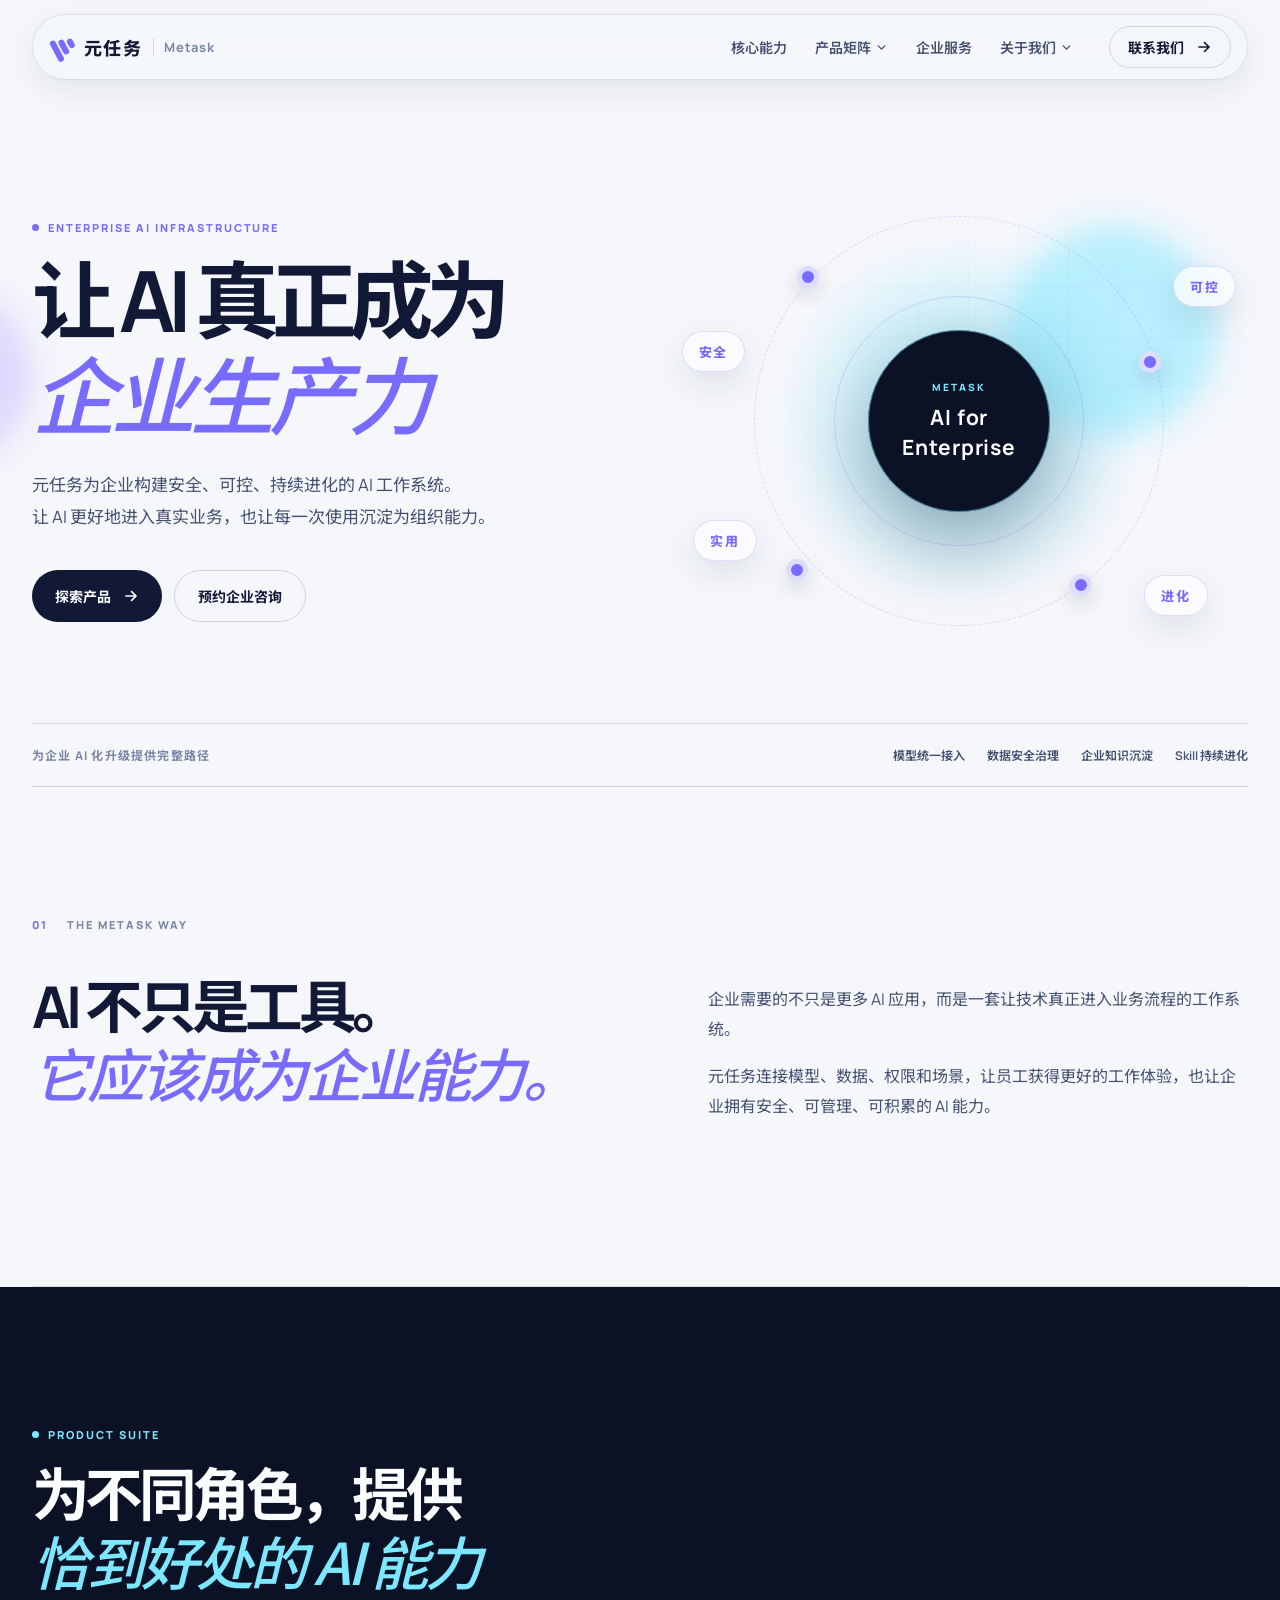
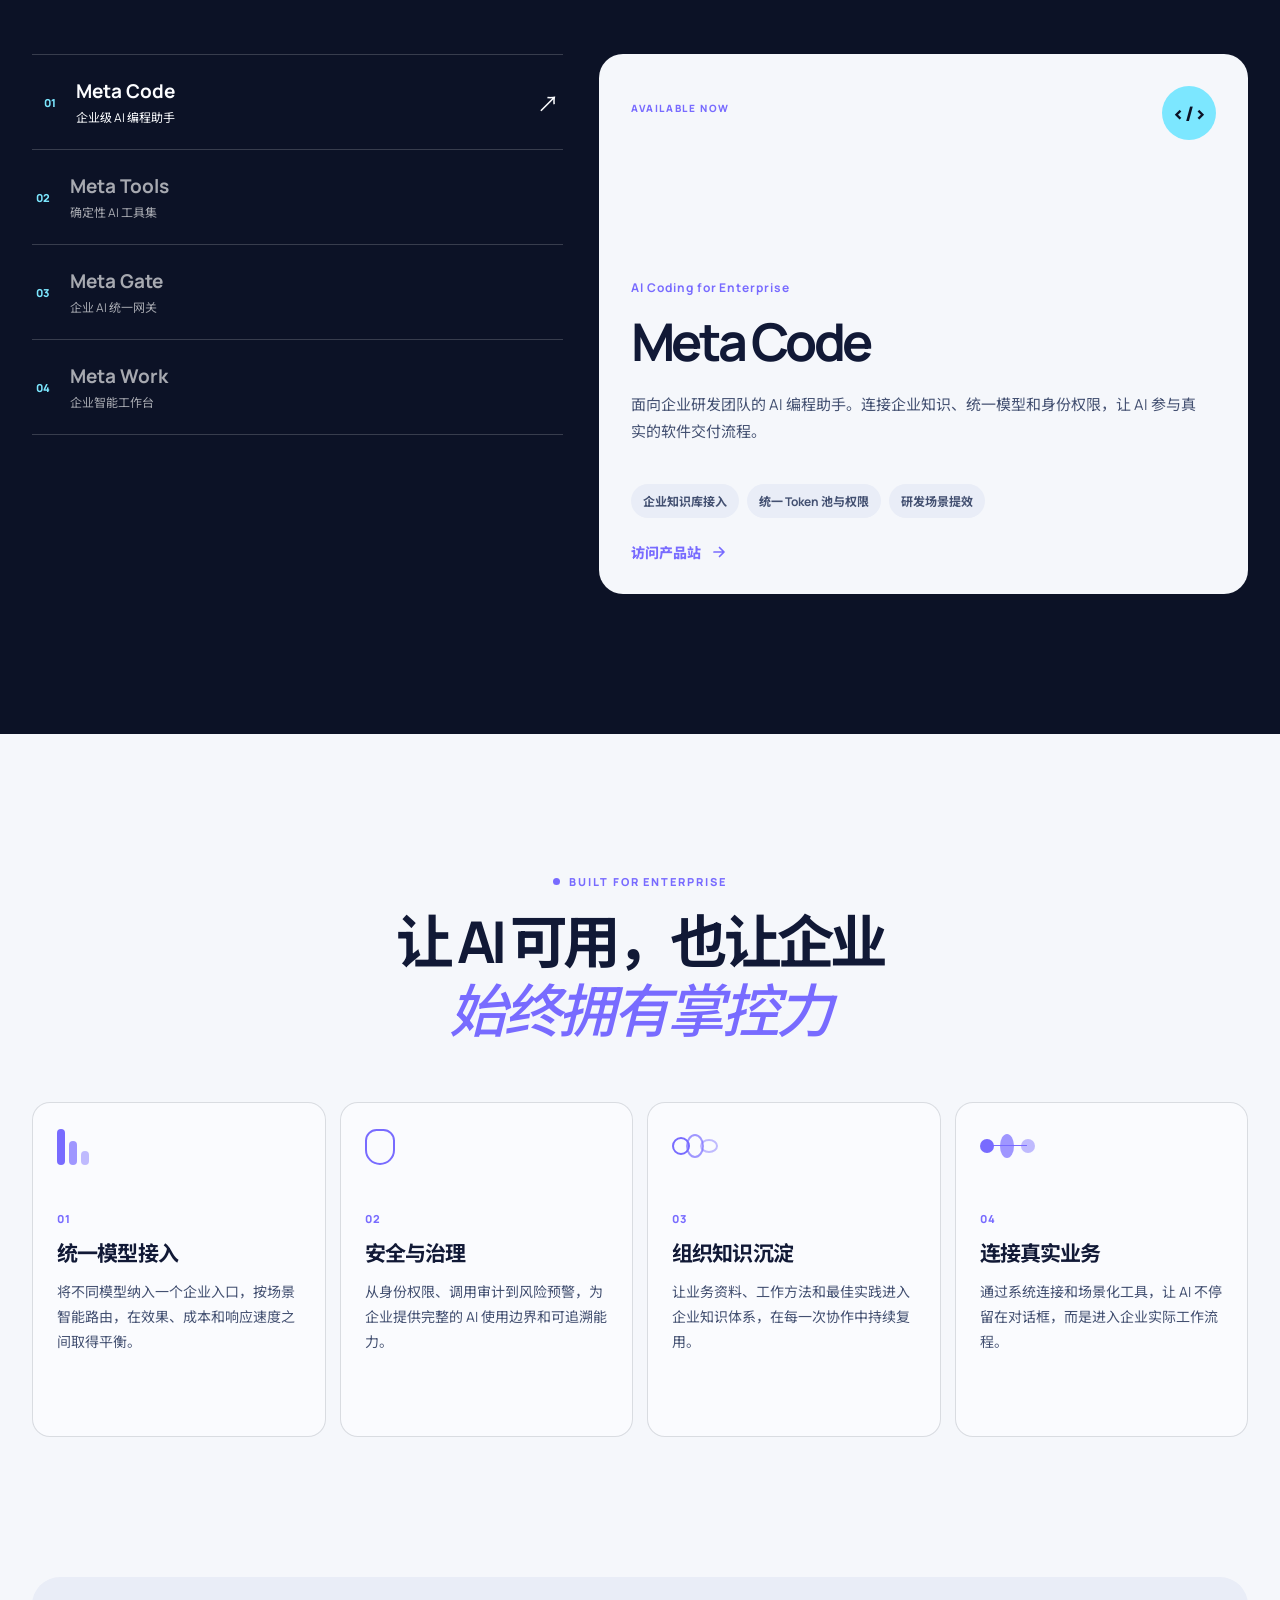
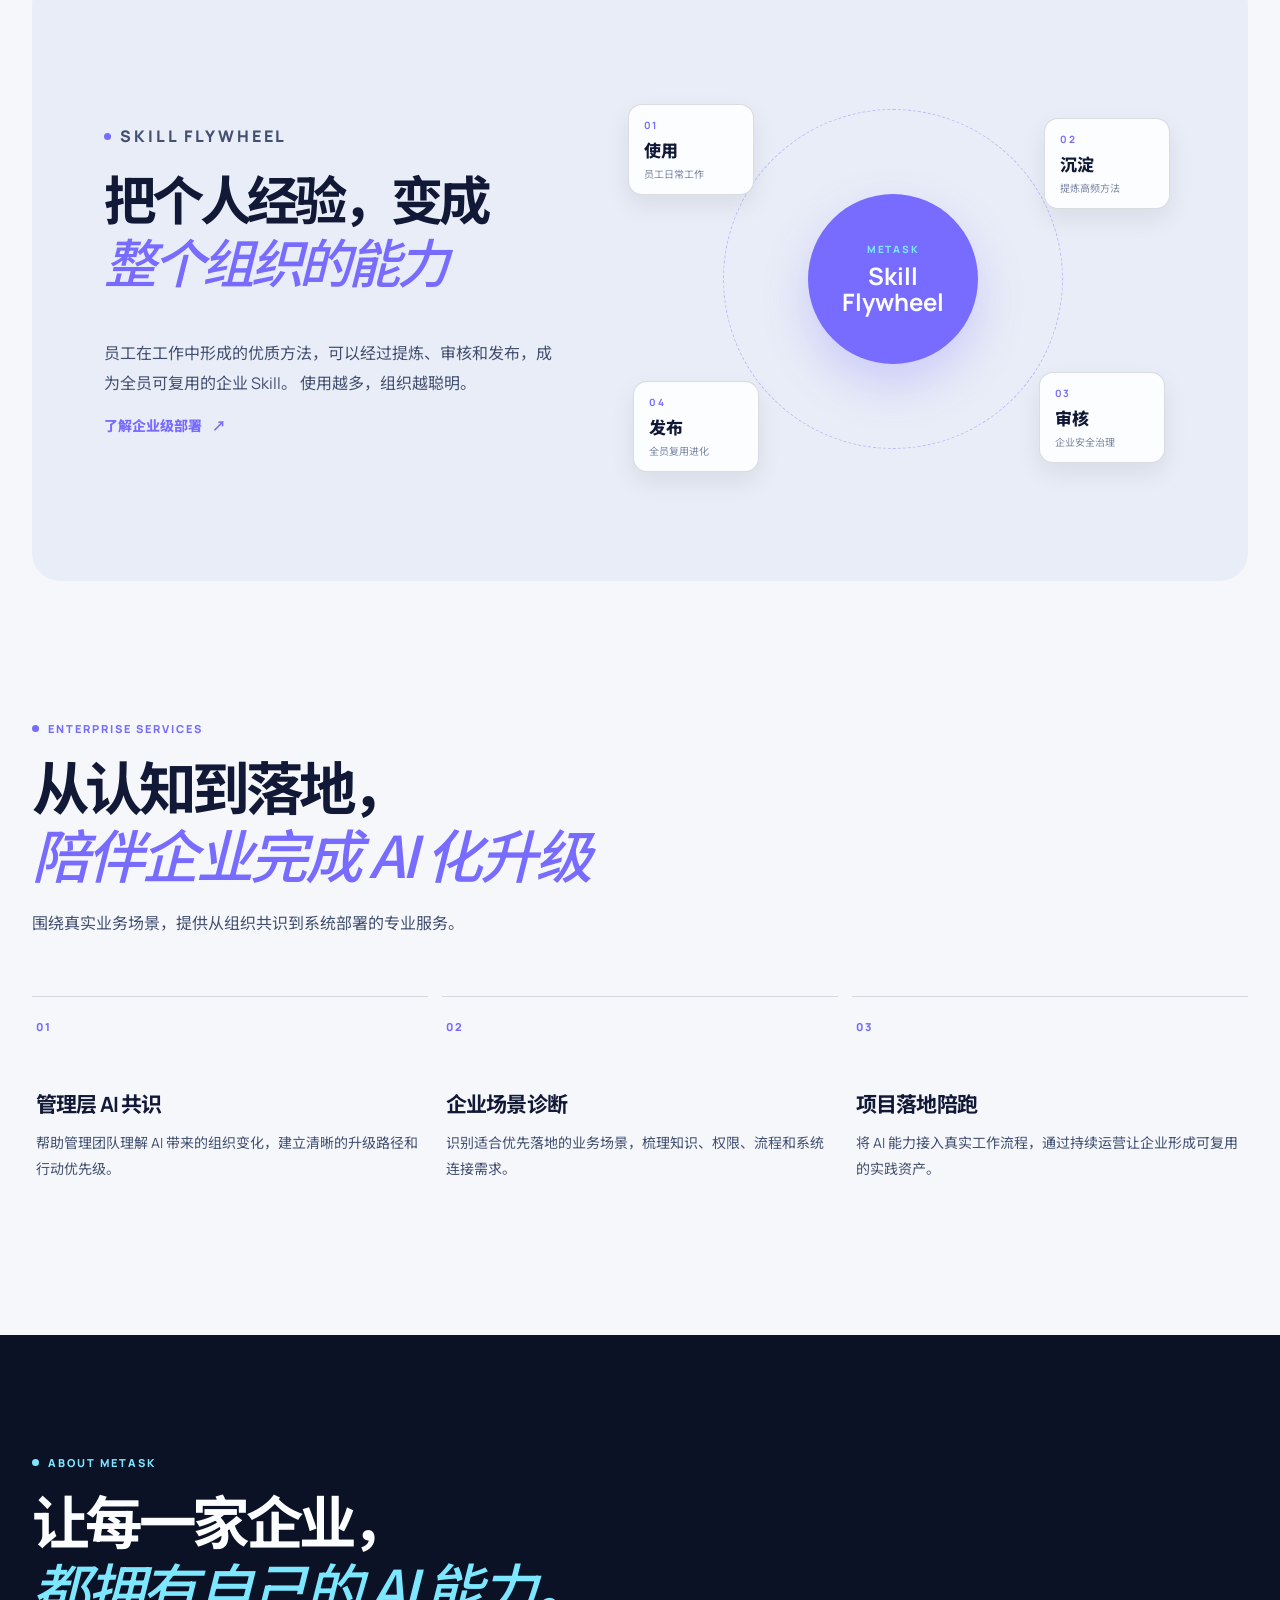
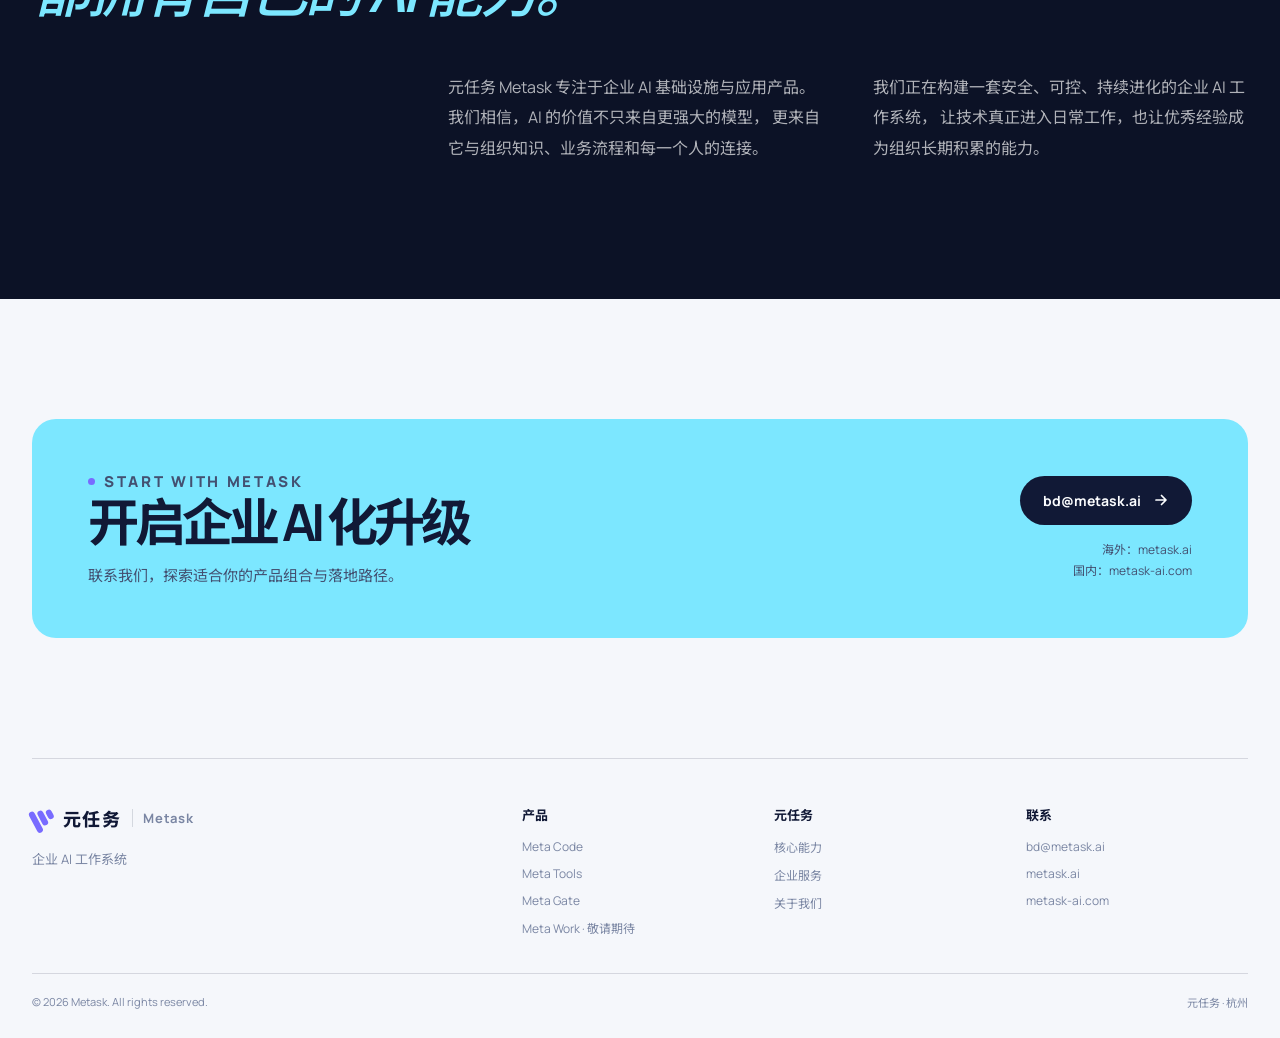
==== commit 56a9ea6f: "Add company about and founder page" ====
--- a/index.html
+++ b/index.html
@@ -68,7 +68,7 @@
               </svg>
             </button>
             <div class="nav-dropdown about-menu">
-              <a href="#about"><b>公司介绍</b><small>了解元任务 Metask</small></a>
+              <a href="./about.html"><b>公司介绍</b><small>了解元任务 Metask</small></a>
               <a href="#contact"><b>联系我们</b><small>开启企业 AI 化升级</small></a>
             </div>
           </div>
@@ -325,8 +325,8 @@
               <p>联系我们，探索适合你的产品组合与落地路径。</p>
             </div>
             <div class="contact-actions">
-              <a class="button button-dark" href="mailto:contact@metask.ai">
-                contact@metask.ai
+              <a class="button button-dark" href="mailto:bd@metask.ai">
+                bd@metask.ai
                 <svg viewBox="0 0 16 16" aria-hidden="true">
                   <path d="M3 8h9M8.5 3.5 13 8l-4.5 4.5" />
                 </svg>
@@ -360,11 +360,11 @@
             <b>元任务</b>
             <a href="#capabilities">核心能力</a>
             <a href="#services">企业服务</a>
-            <a href="#about">关于我们</a>
+            <a href="./about.html">关于我们</a>
           </div>
           <div>
             <b>联系</b>
-            <a href="mailto:contact@metask.ai">contact@metask.ai</a>
+            <a href="mailto:bd@metask.ai">bd@metask.ai</a>
             <a href="https://metask.ai/">metask.ai</a>
             <a href="https://metask-ai.com/">metask-ai.com</a>
           </div>
--- a/styles.css
+++ b/styles.css
@@ -138,6 +138,15 @@
   position: relative;
 }
 
+.nav-item-dropdown::after {
+  content: "";
+  height: 18px;
+  left: -18px;
+  position: absolute;
+  right: -18px;
+  top: calc(100% - 4px);
+}
+
 .nav-dropdown-toggle {
   align-items: center;
   background: transparent;
@@ -172,7 +181,7 @@
   padding: 8px;
   pointer-events: none;
   position: absolute;
-  top: calc(100% + 8px);
+  top: calc(100% + 6px);
   transform: translate(-50%, -8px);
   transition: opacity 180ms ease, transform 180ms ease;
   visibility: hidden;
@@ -1153,6 +1162,219 @@
   grid-column: 1 / -1;
   justify-content: space-between;
   padding-top: 20px;
+}
+
+.about-hero {
+  align-items: end;
+  display: grid;
+  gap: 44px;
+  grid-template-columns: minmax(0, 1fr) auto;
+  min-height: 610px;
+  padding-bottom: 110px;
+  padding-top: 140px;
+  position: relative;
+}
+
+.about-hero-glow {
+  background: radial-gradient(circle, rgba(124, 231, 255, 0.42), rgba(124, 231, 255, 0) 68%);
+  border-radius: 50%;
+  height: 520px;
+  pointer-events: none;
+  position: absolute;
+  right: -160px;
+  top: 10px;
+  width: 520px;
+}
+
+.about-hero h1 {
+  max-width: 900px;
+}
+
+.about-hero-note {
+  border-left: 1px solid var(--line);
+  padding: 8px 0 8px 24px;
+  position: relative;
+  z-index: 1;
+}
+
+.about-hero-note span {
+  color: var(--green);
+  font-size: 10px;
+  font-weight: 800;
+  letter-spacing: 0.16em;
+}
+
+.about-hero-note p {
+  color: var(--ink);
+  font-family: Georgia, serif;
+  font-size: 22px;
+  font-style: italic;
+  margin: 7px 0 0;
+}
+
+.purpose {
+  border-bottom: 1px solid var(--line);
+  border-top: 1px solid var(--line);
+  padding-bottom: 120px;
+  padding-top: 110px;
+}
+
+.purpose-grid {
+  display: grid;
+  gap: 14px;
+  grid-template-columns: repeat(2, 1fr);
+}
+
+.purpose-card {
+  background: var(--paper-deep);
+  border-radius: 22px;
+  min-height: 410px;
+  padding: 34px;
+}
+
+.purpose-card-dark {
+  background: var(--green-deep);
+  color: var(--white);
+}
+
+.purpose-card > p,
+.leader-role {
+  color: var(--green);
+  font-size: 10px;
+  font-weight: 800;
+  letter-spacing: 0.16em;
+}
+
+.purpose-card-dark > p,
+.purpose-card-dark h2 em {
+  color: var(--mint);
+}
+
+.purpose-card h2 {
+  font-size: clamp(38px, 3.7vw, 57px);
+  margin: 75px 0 22px;
+}
+
+.purpose-card > span {
+  color: var(--ink-soft);
+  display: block;
+  font-size: 15px;
+  line-height: 1.85;
+  max-width: 560px;
+}
+
+.purpose-card-dark > span {
+  color: rgba(255, 255, 255, 0.66);
+}
+
+.beliefs {
+  padding-bottom: 135px;
+  padding-top: 135px;
+}
+
+.belief-grid {
+  display: grid;
+  gap: 14px;
+  grid-template-columns: repeat(3, 1fr);
+}
+
+.belief-card {
+  border-top: 1px solid var(--line);
+  padding: 22px 5px 0;
+}
+
+.belief-card span {
+  color: var(--green);
+  display: block;
+  font-size: 11px;
+  font-weight: 800;
+  letter-spacing: 0.14em;
+  margin-bottom: 52px;
+}
+
+.belief-card h3 {
+  font-size: 21px;
+  letter-spacing: -0.04em;
+  margin-bottom: 12px;
+}
+
+.belief-card p {
+  color: var(--ink-soft);
+  font-size: 14px;
+  line-height: 1.8;
+}
+
+.leader {
+  background: var(--paper-deep);
+  border-radius: 28px;
+  margin-bottom: 20px;
+  padding: 70px;
+}
+
+.leader-layout {
+  align-items: center;
+  display: grid;
+  gap: 50px;
+  grid-template-columns: minmax(0, 0.9fr) minmax(460px, 1.1fr);
+}
+
+.leader-layout .section-head {
+  margin-bottom: 0;
+}
+
+.leader-card {
+  align-items: center;
+  background: var(--white);
+  border: 1px solid var(--line);
+  border-radius: 20px;
+  display: grid;
+  gap: 25px;
+  grid-template-columns: 120px 1fr;
+  padding: 28px;
+}
+
+.leader-avatar {
+  background: var(--green-deep);
+  border-radius: 18px;
+  height: 142px;
+  object-fit: cover;
+  object-position: center 18%;
+  width: 120px;
+}
+
+.leader-card h3 {
+  font-size: 29px;
+  letter-spacing: -0.05em;
+  margin-bottom: 10px;
+}
+
+.leader-card h3 small {
+  color: var(--muted);
+  font-size: 11px;
+  letter-spacing: 0.12em;
+  margin-left: 7px;
+}
+
+.leader-card p {
+  color: var(--ink-soft);
+  font-size: 14px;
+  line-height: 1.75;
+  margin-bottom: 9px;
+}
+
+.leader-tags {
+  display: flex;
+  flex-wrap: wrap;
+  gap: 6px;
+  margin-top: 14px;
+}
+
+.leader-tags span {
+  background: var(--paper-deep);
+  border-radius: 999px;
+  color: var(--muted);
+  font-size: 11px;
+  padding: 6px 9px;
 }
 
 .reveal {
@@ -1214,6 +1436,10 @@
 
   .nav-item-dropdown {
     width: 100%;
+  }
+
+  .nav-item-dropdown::after {
+    display: none;
   }
 
   .nav-dropdown {
@@ -1287,6 +1513,21 @@
     grid-template-columns: 1fr;
   }
 
+  .about-hero {
+    display: block;
+    min-height: auto;
+    padding-bottom: 94px;
+    padding-top: 120px;
+  }
+
+  .about-hero-note {
+    margin-top: 42px;
+  }
+
+  .leader-layout {
+    grid-template-columns: 1fr;
+  }
+
   .product-layout {
     grid-template-columns: 1fr;
   }
@@ -1371,8 +1612,41 @@
 
   .capability-grid,
   .service-grid,
-  .about-layout {
+  .about-layout,
+  .purpose-grid,
+  .belief-grid {
     grid-template-columns: 1fr;
+  }
+
+  .purpose,
+  .beliefs {
+    padding-bottom: 96px;
+    padding-top: 96px;
+  }
+
+  .purpose-card {
+    min-height: 330px;
+    padding: 25px;
+  }
+
+  .purpose-card h2 {
+    margin-top: 54px;
+  }
+
+  .leader {
+    border-radius: 20px;
+    margin-bottom: 0;
+    padding: 36px 22px;
+  }
+
+  .leader-card {
+    grid-template-columns: 1fr;
+    padding: 18px;
+  }
+
+  .leader-avatar {
+    height: 220px;
+    width: 100%;
   }
 
   .capability-card {
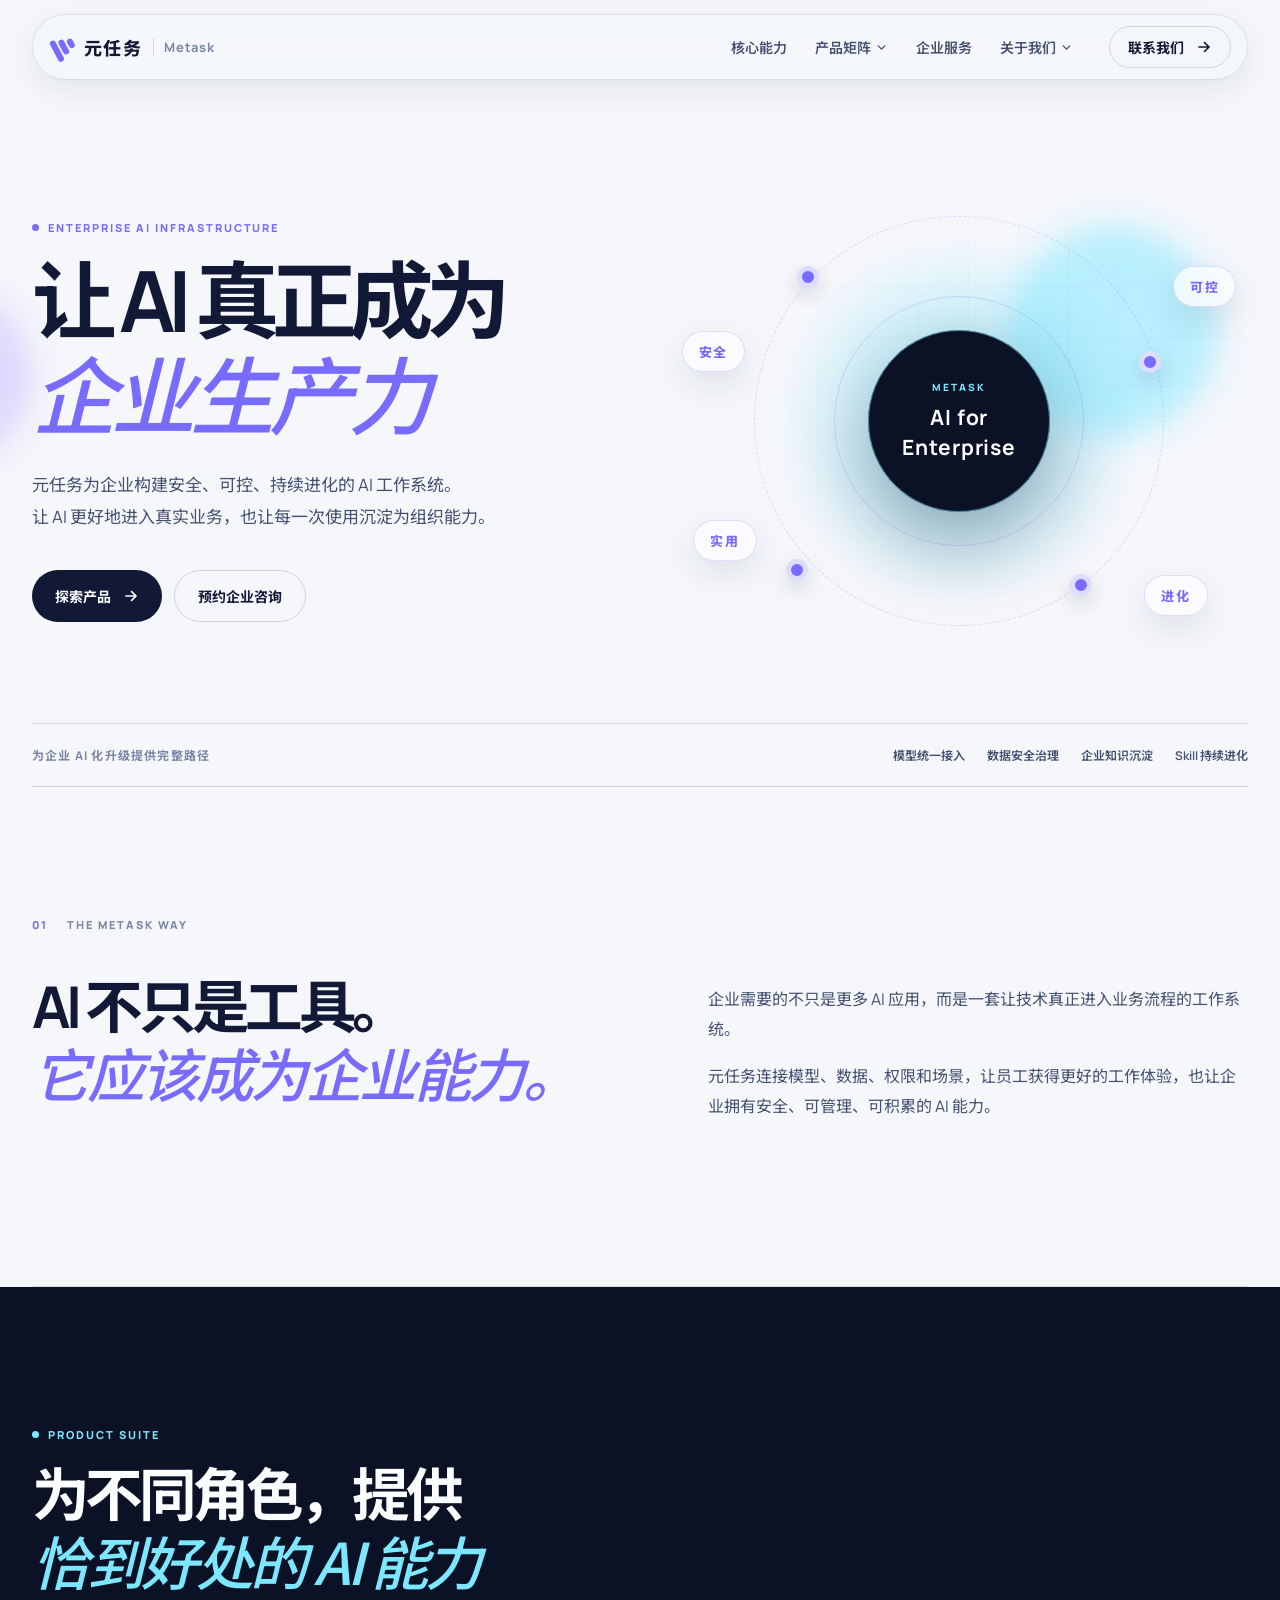
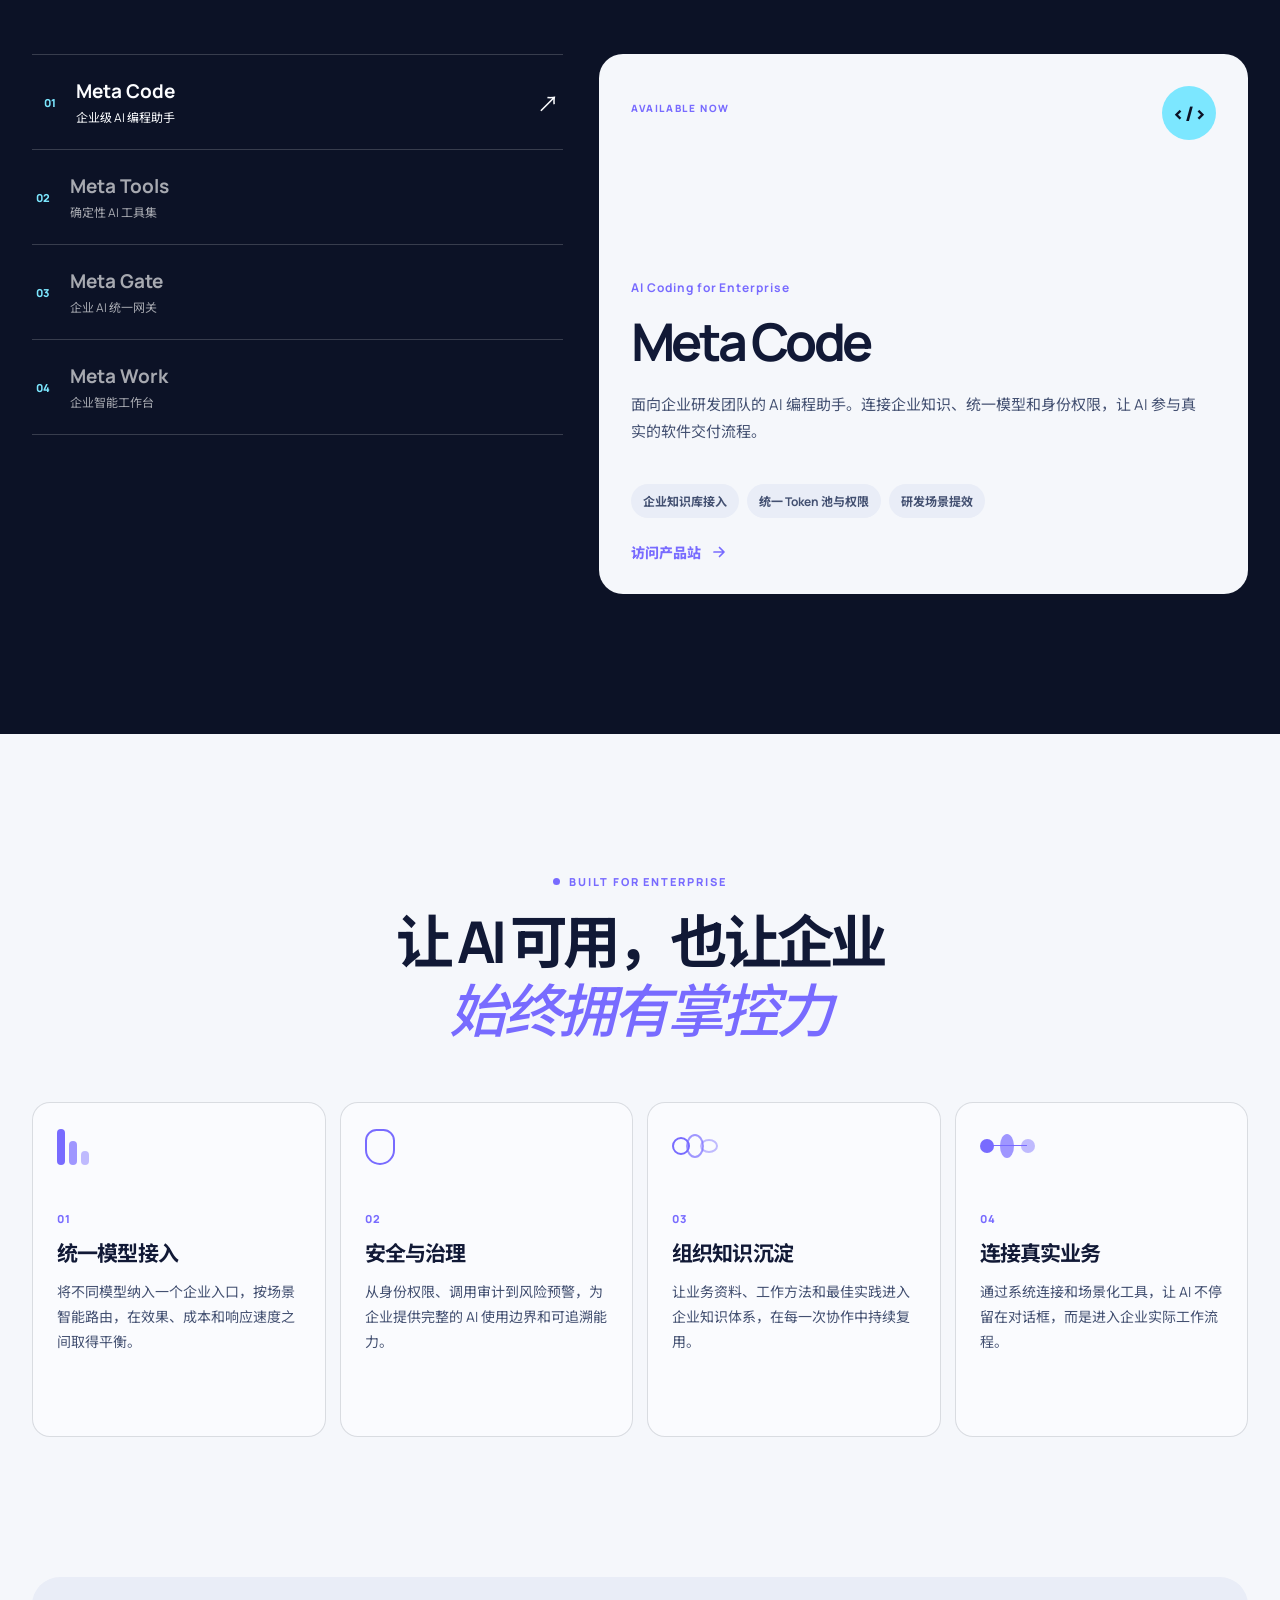
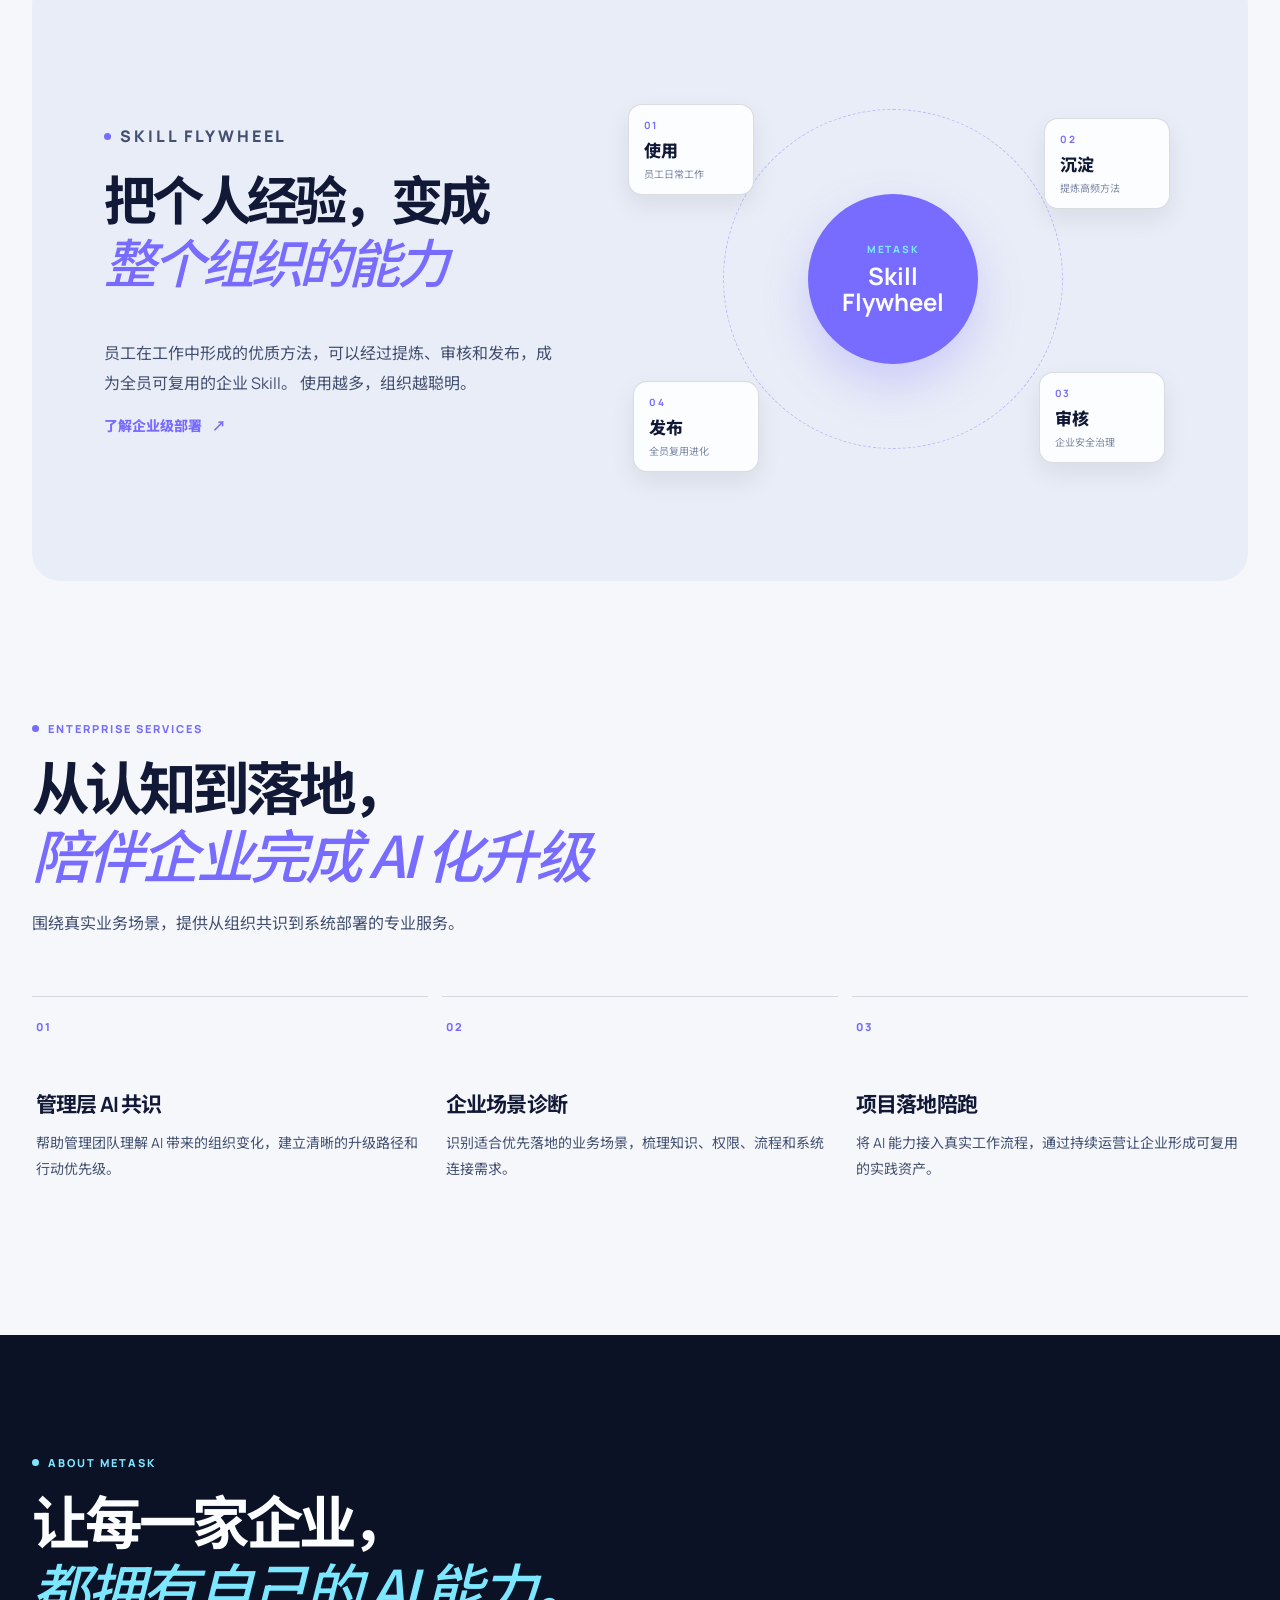
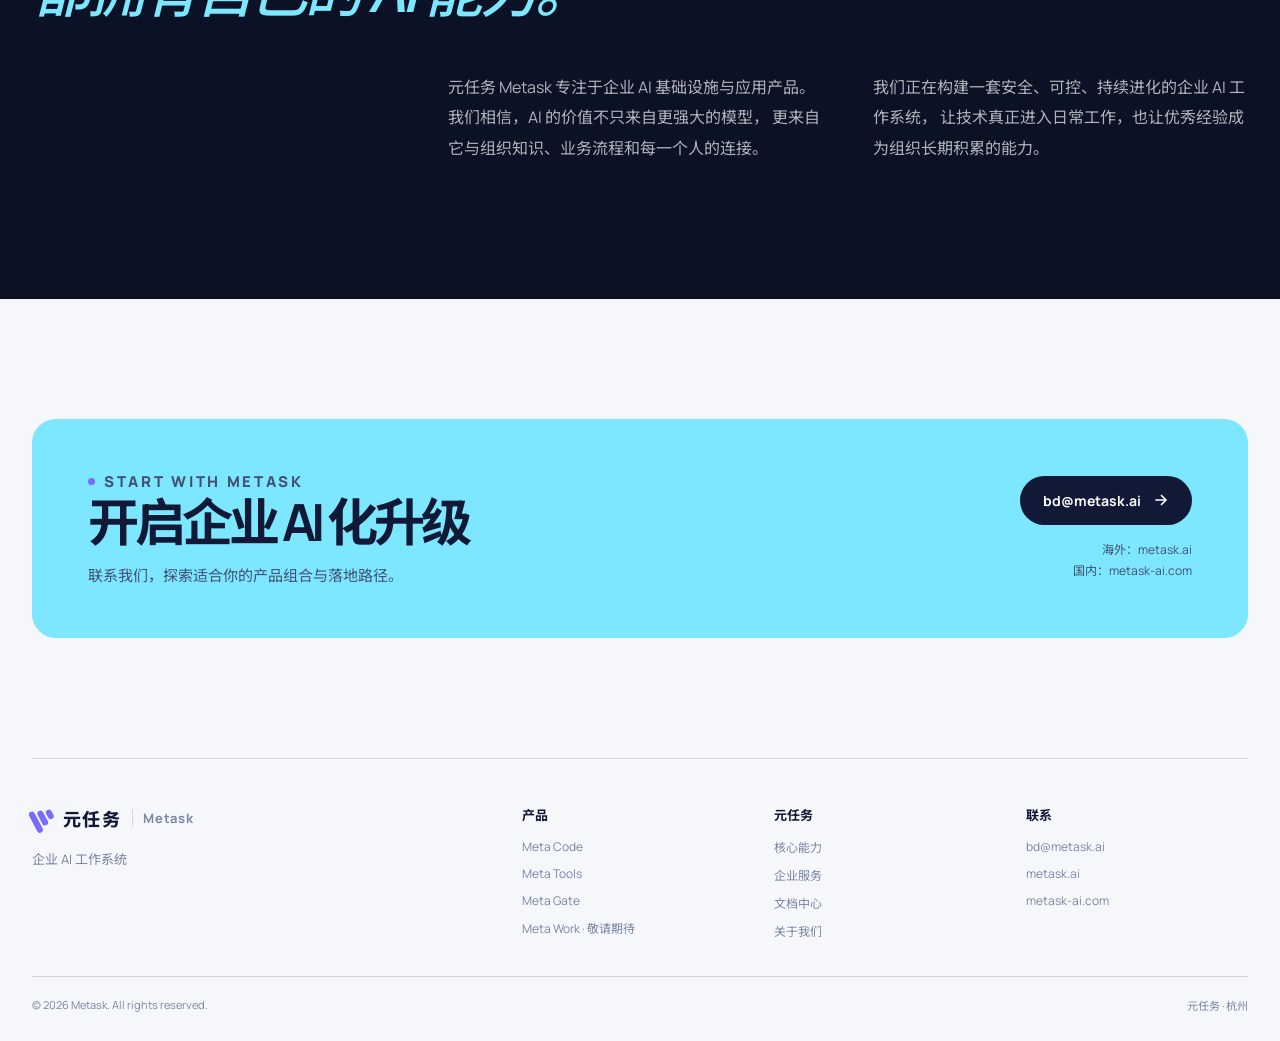
==== commit 0a28e6bb: "Add docs center footer link" ====
--- a/index.html
+++ b/index.html
@@ -49,7 +49,7 @@
                 <span class="dropdown-symbol">✦</span>
                 <span><b>Meta Tools</b><small>确定性 AI 工具集</small></span>
               </a>
-              <a href="http://napi.origintask.cn/" target="_blank" rel="noreferrer">
+              <a href="https://napi.origintask.cn/" target="_blank" rel="noreferrer">
                 <span class="dropdown-symbol">◎</span>
                 <span><b>Meta Gate</b><small>企业 AI 统一网关</small></span>
               </a>
@@ -353,13 +353,14 @@
             <b>产品</b>
             <a href="https://metacode.origintask.cn/" target="_blank" rel="noreferrer">Meta Code</a>
             <a href="https://picospark.cn/" target="_blank" rel="noreferrer">Meta Tools</a>
-            <a href="http://napi.origintask.cn/" target="_blank" rel="noreferrer">Meta Gate</a>
+            <a href="https://napi.origintask.cn/" target="_blank" rel="noreferrer">Meta Gate</a>
             <span>Meta Work · 敬请期待</span>
           </div>
           <div>
             <b>元任务</b>
             <a href="#capabilities">核心能力</a>
             <a href="#services">企业服务</a>
+            <a href="https://docs.metask-ai.com">文档中心</a>
             <a href="./about.html">关于我们</a>
           </div>
           <div>
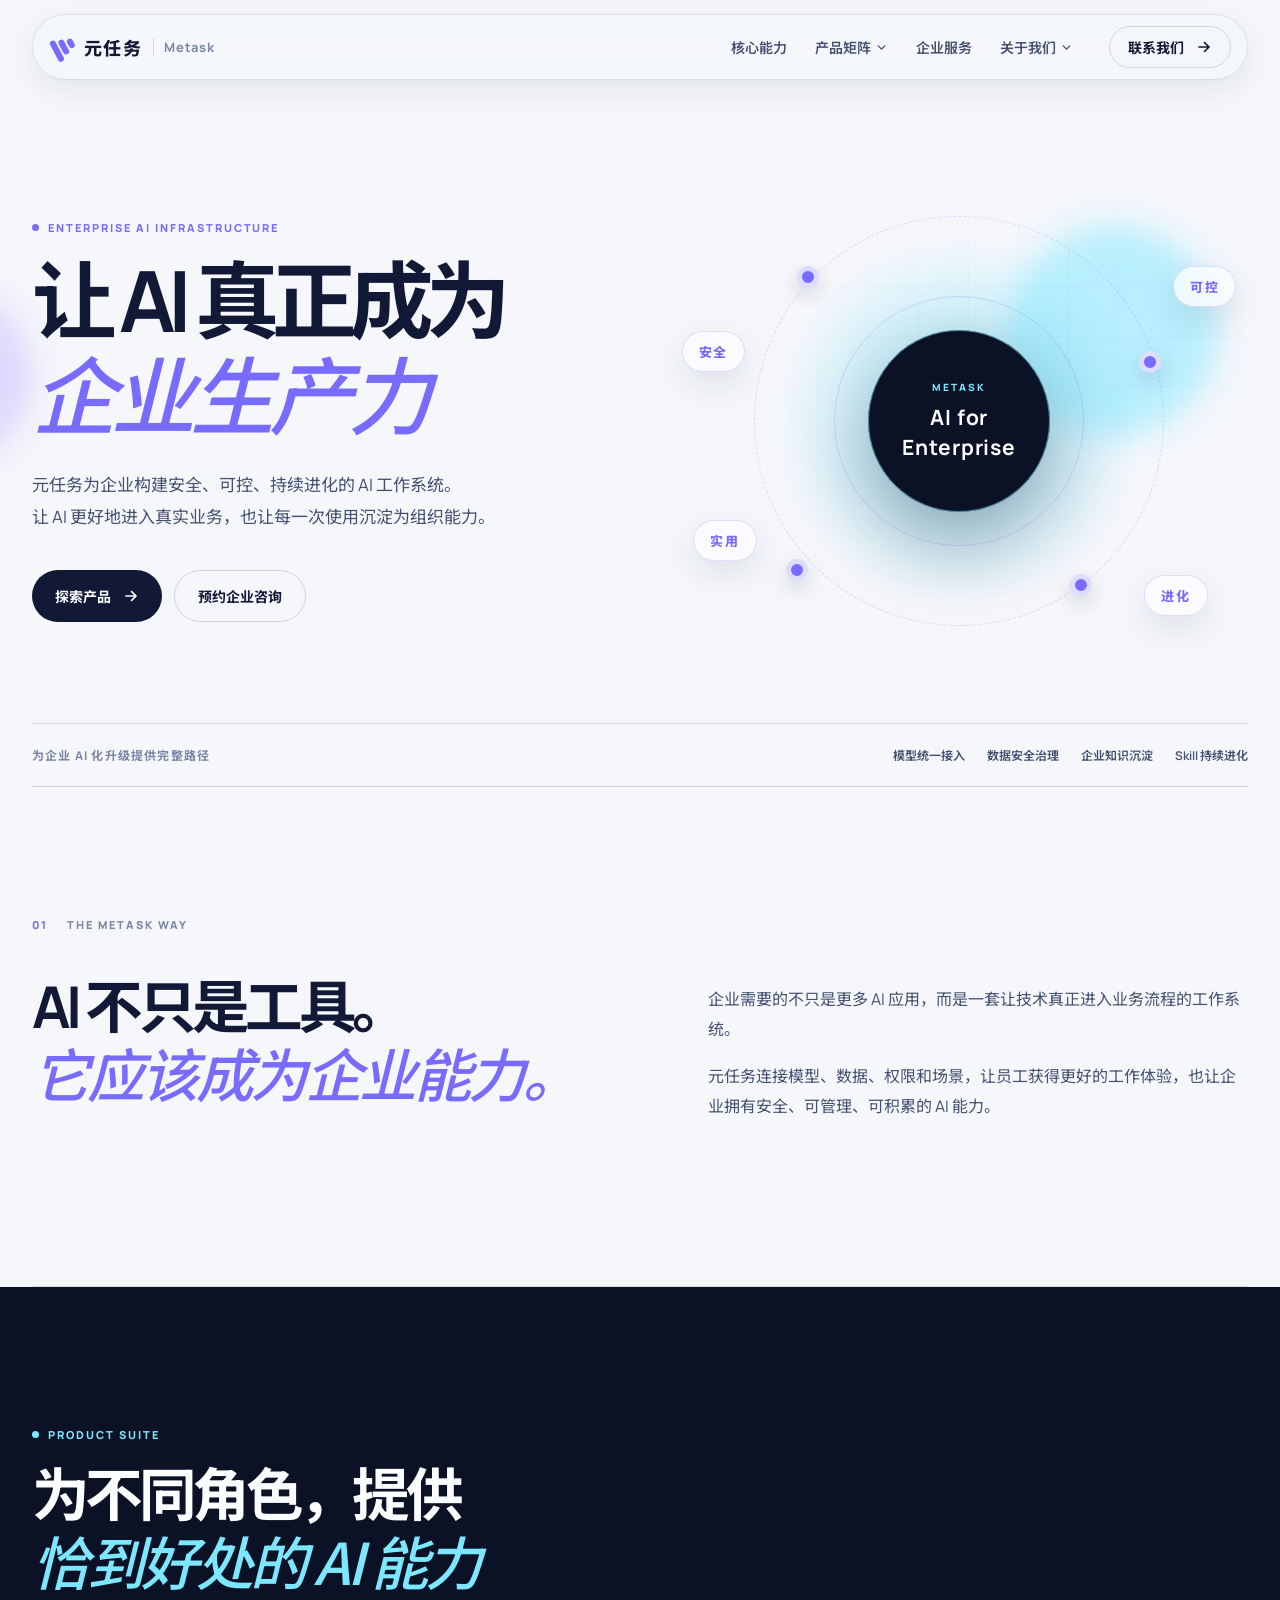
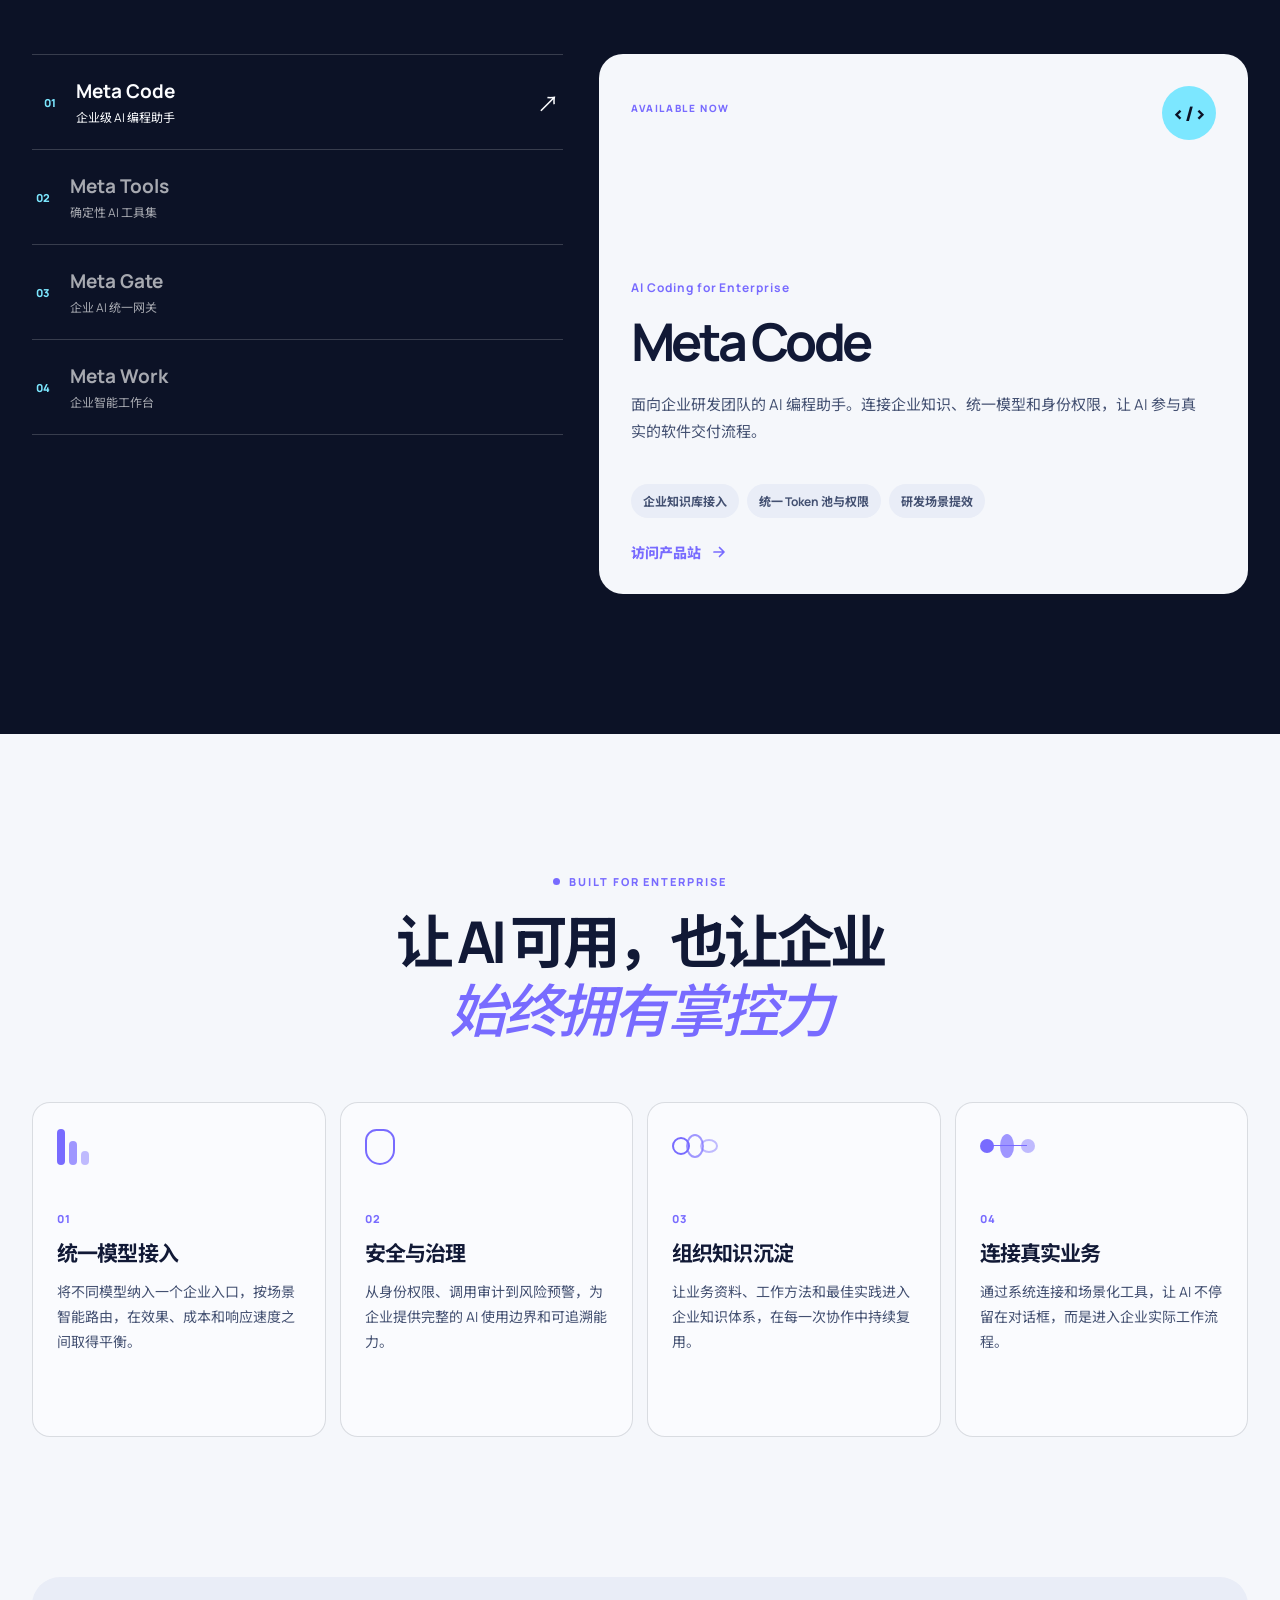
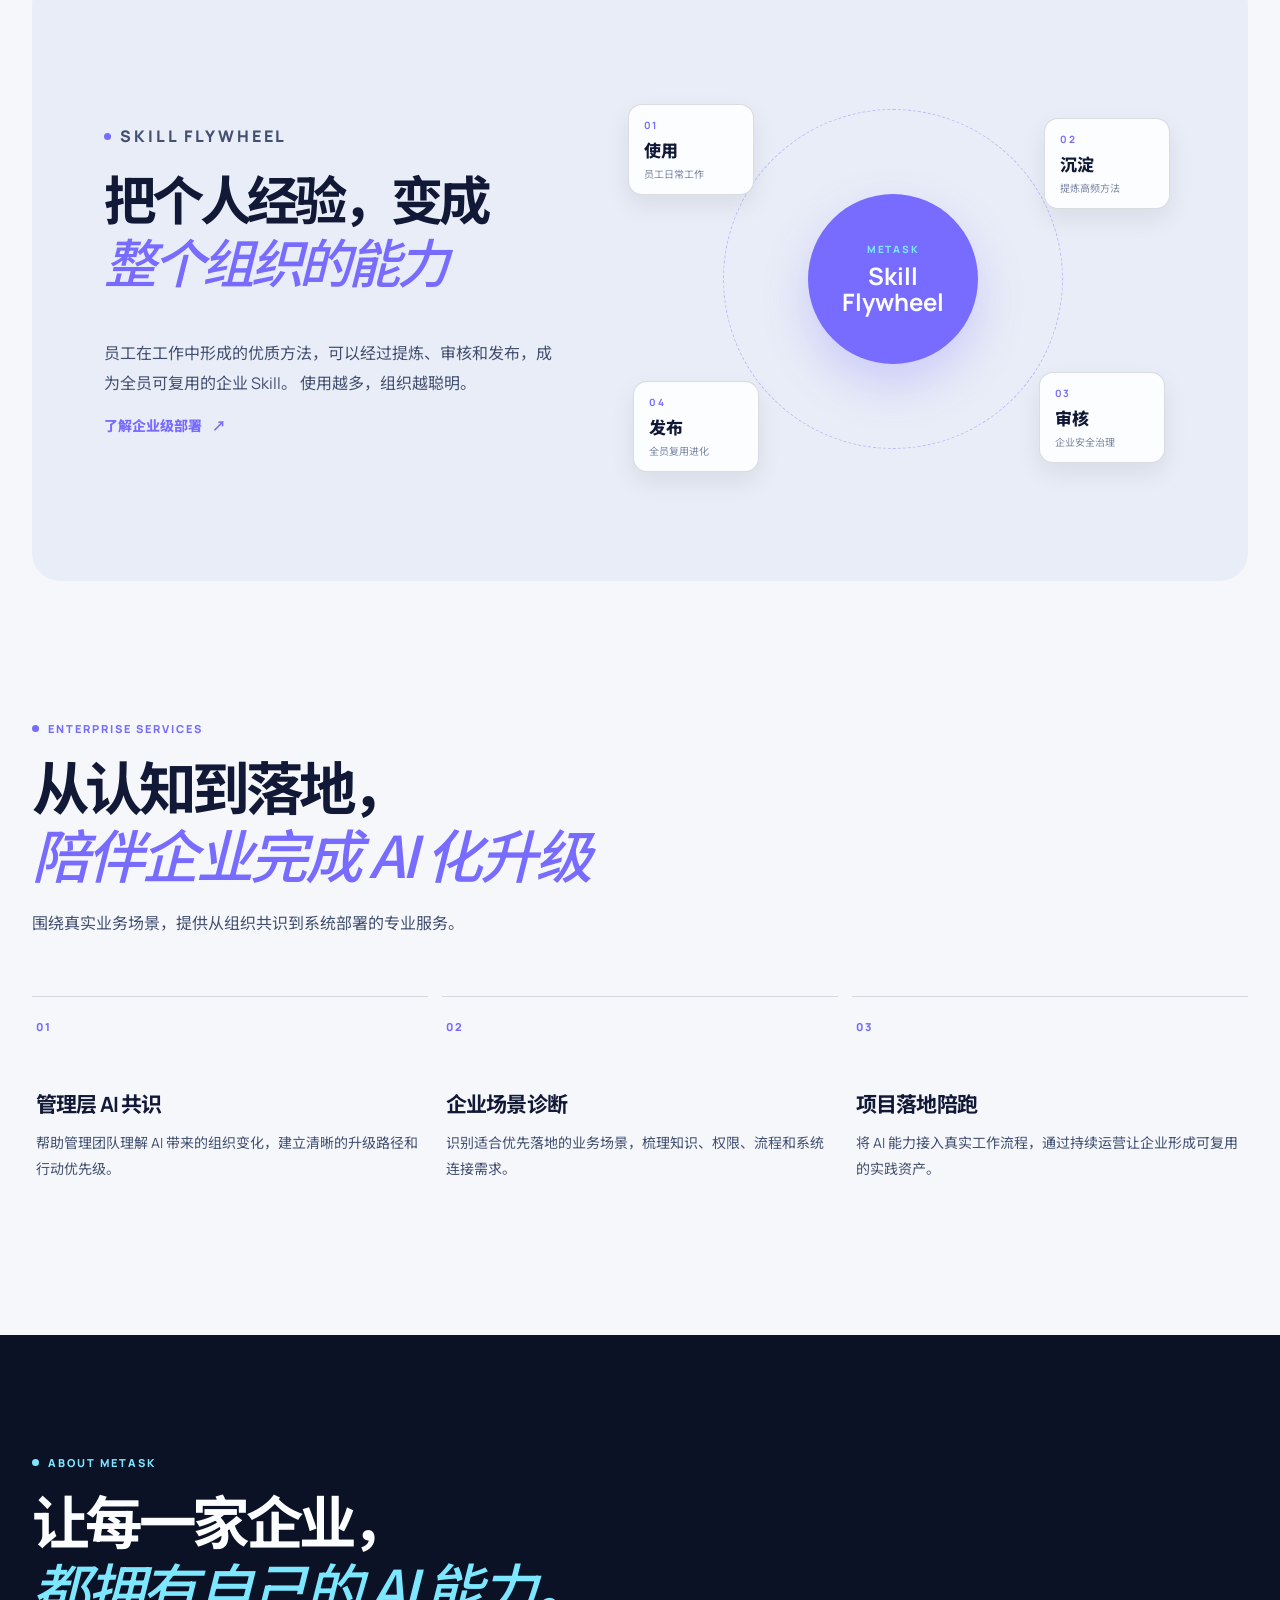
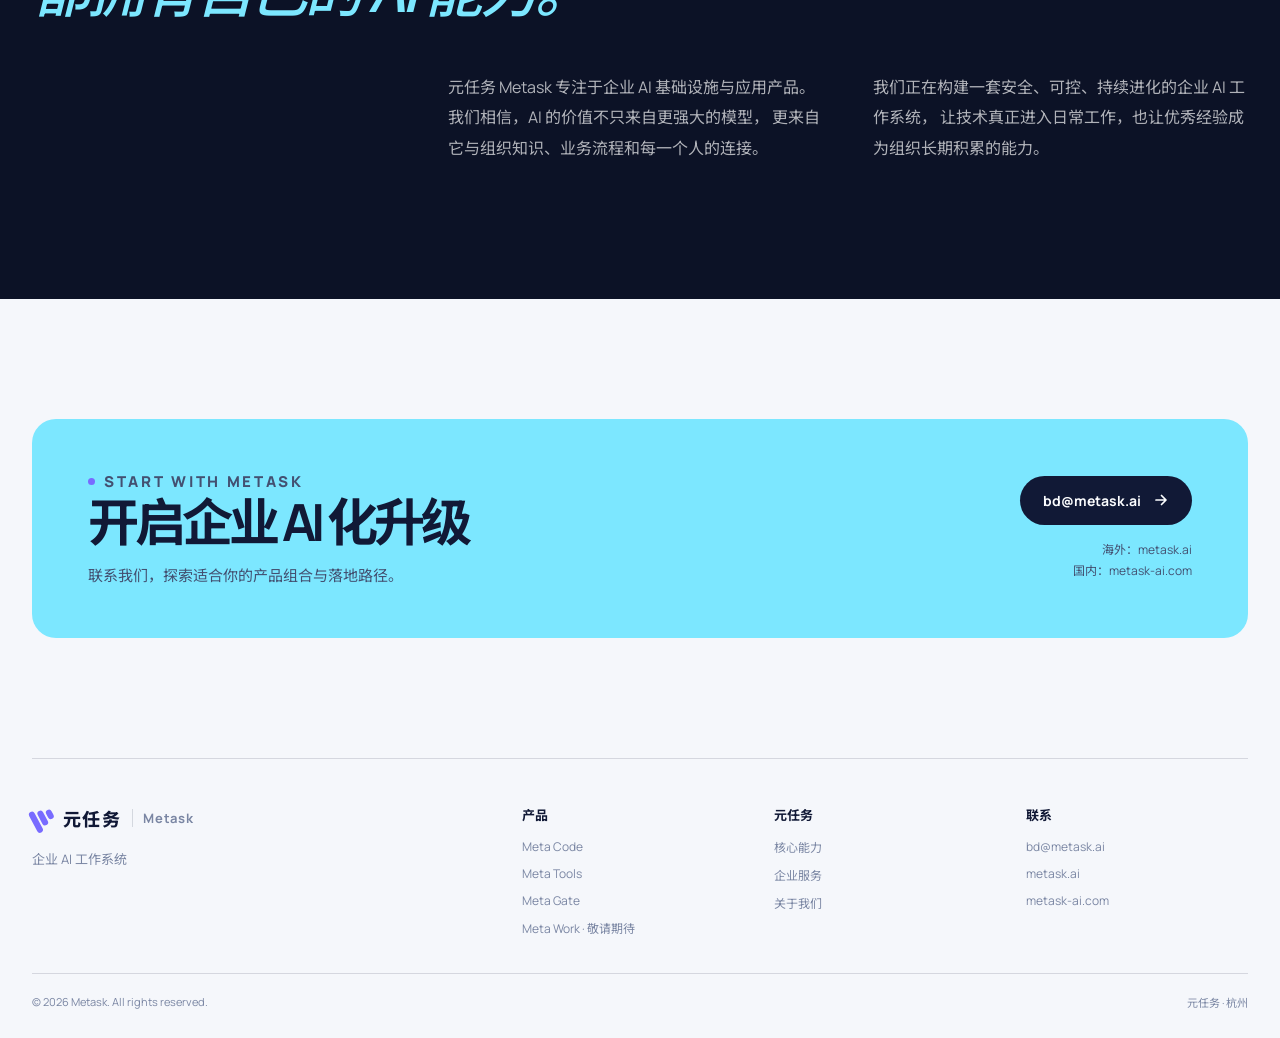
==== commit 99d2f053: "Release v1.0.1 site links" ====
--- a/index.html
+++ b/index.html
@@ -41,7 +41,7 @@
               </svg>
             </button>
             <div class="nav-dropdown product-menu">
-              <a href="https://metacode.origintask.cn/" target="_blank" rel="noreferrer">
+              <a href="https://metacode.metask-ai.com/" target="_blank" rel="noreferrer">
                 <span class="dropdown-symbol">&lt;/&gt;</span>
                 <span><b>Meta Code</b><small>企业级 AI 编程助手</small></span>
               </a>
@@ -49,7 +49,7 @@
                 <span class="dropdown-symbol">✦</span>
                 <span><b>Meta Tools</b><small>确定性 AI 工具集</small></span>
               </a>
-              <a href="https://napi.origintask.cn/" target="_blank" rel="noreferrer">
+              <a href="https://napi.metask-ai.com/" target="_blank" rel="noreferrer">
                 <span class="dropdown-symbol">◎</span>
                 <span><b>Meta Gate</b><small>企业 AI 统一网关</small></span>
               </a>
@@ -206,7 +206,7 @@
                 <li>统一 Token 池与权限</li>
                 <li>研发场景提效</li>
               </ul>
-              <a class="product-link" href="https://metacode.origintask.cn/" target="_blank" rel="noreferrer">
+              <a class="product-link" href="https://metacode.metask-ai.com/" target="_blank" rel="noreferrer">
                 访问产品站
                 <svg viewBox="0 0 16 16" aria-hidden="true">
                   <path d="M3 8h9M8.5 3.5 13 8l-4.5 4.5" />
@@ -351,16 +351,15 @@
         <div class="footer-links">
           <div>
             <b>产品</b>
-            <a href="https://metacode.origintask.cn/" target="_blank" rel="noreferrer">Meta Code</a>
+            <a href="https://metacode.metask-ai.com/" target="_blank" rel="noreferrer">Meta Code</a>
             <a href="https://picospark.cn/" target="_blank" rel="noreferrer">Meta Tools</a>
-            <a href="https://napi.origintask.cn/" target="_blank" rel="noreferrer">Meta Gate</a>
+            <a href="https://napi.metask-ai.com/" target="_blank" rel="noreferrer">Meta Gate</a>
             <span>Meta Work · 敬请期待</span>
           </div>
           <div>
             <b>元任务</b>
             <a href="#capabilities">核心能力</a>
             <a href="#services">企业服务</a>
-            <a href="https://docs.metask-ai.com">文档中心</a>
             <a href="./about.html">关于我们</a>
           </div>
           <div>
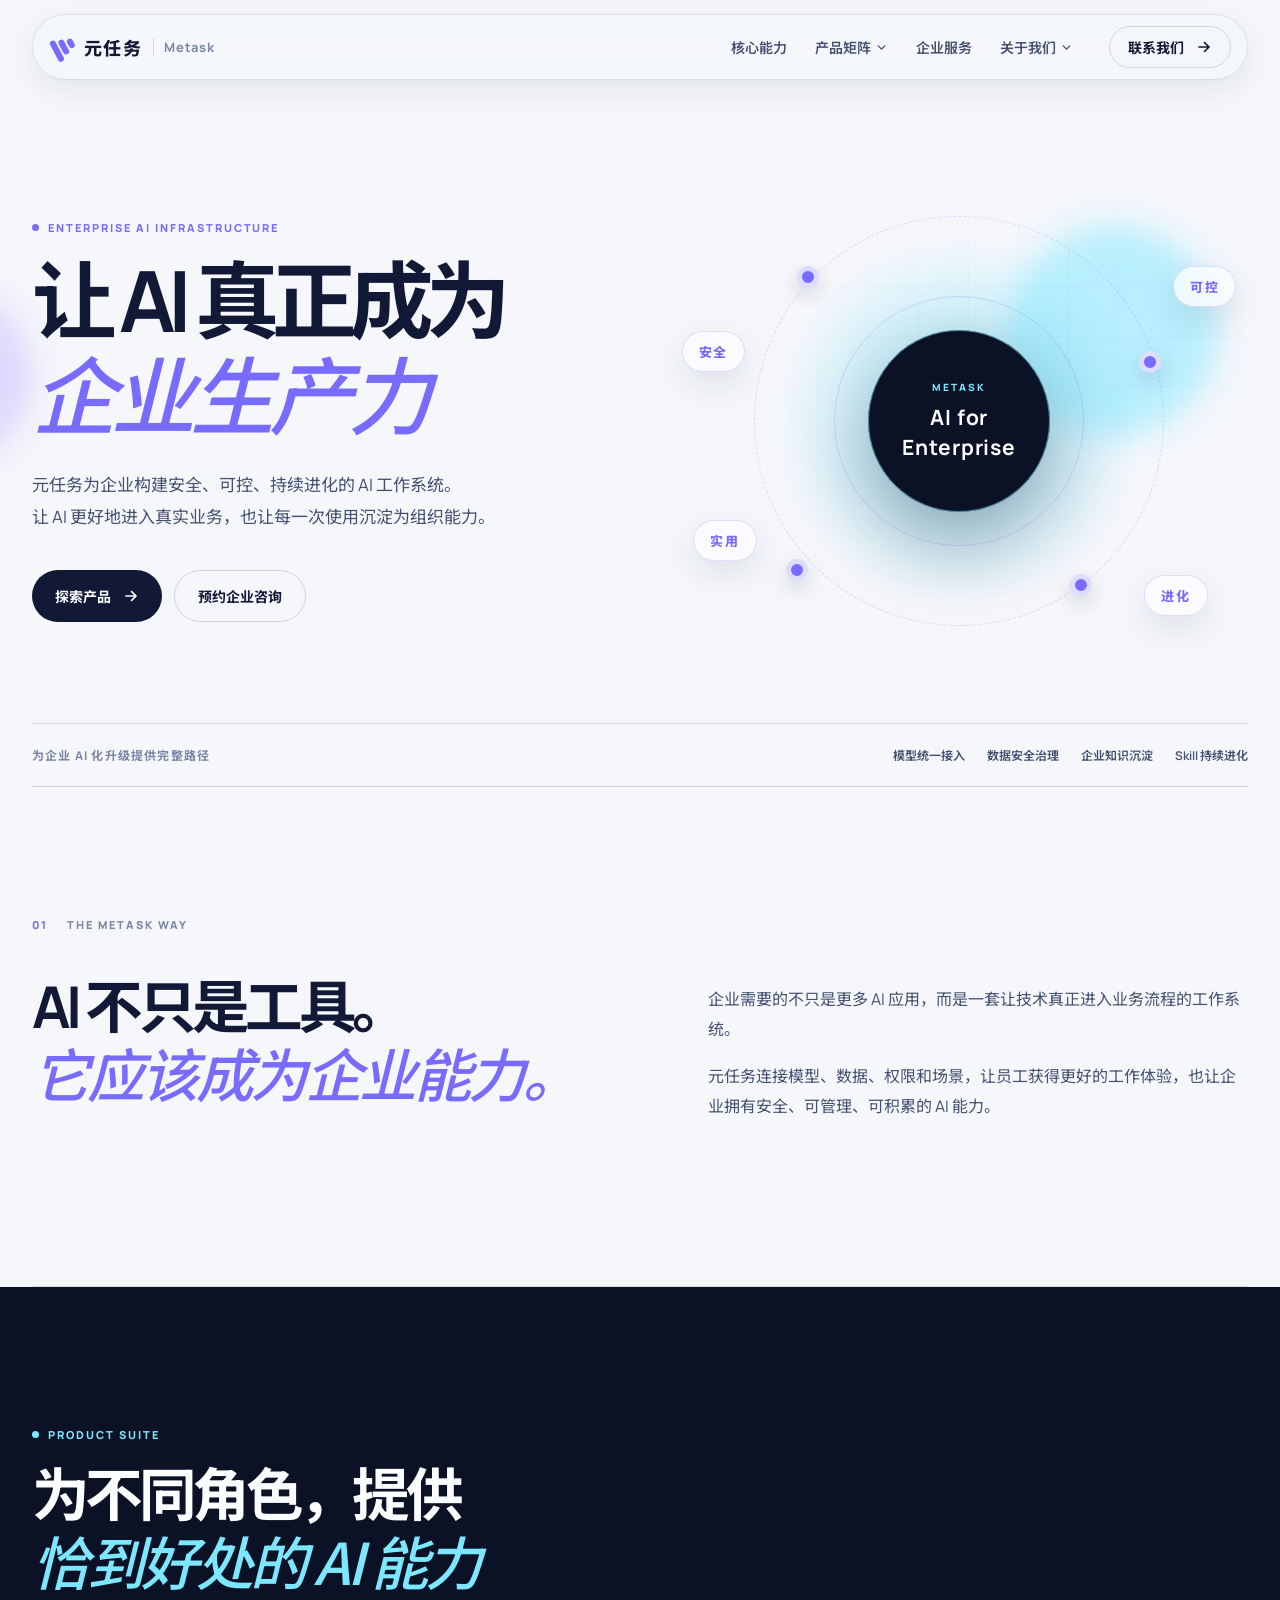
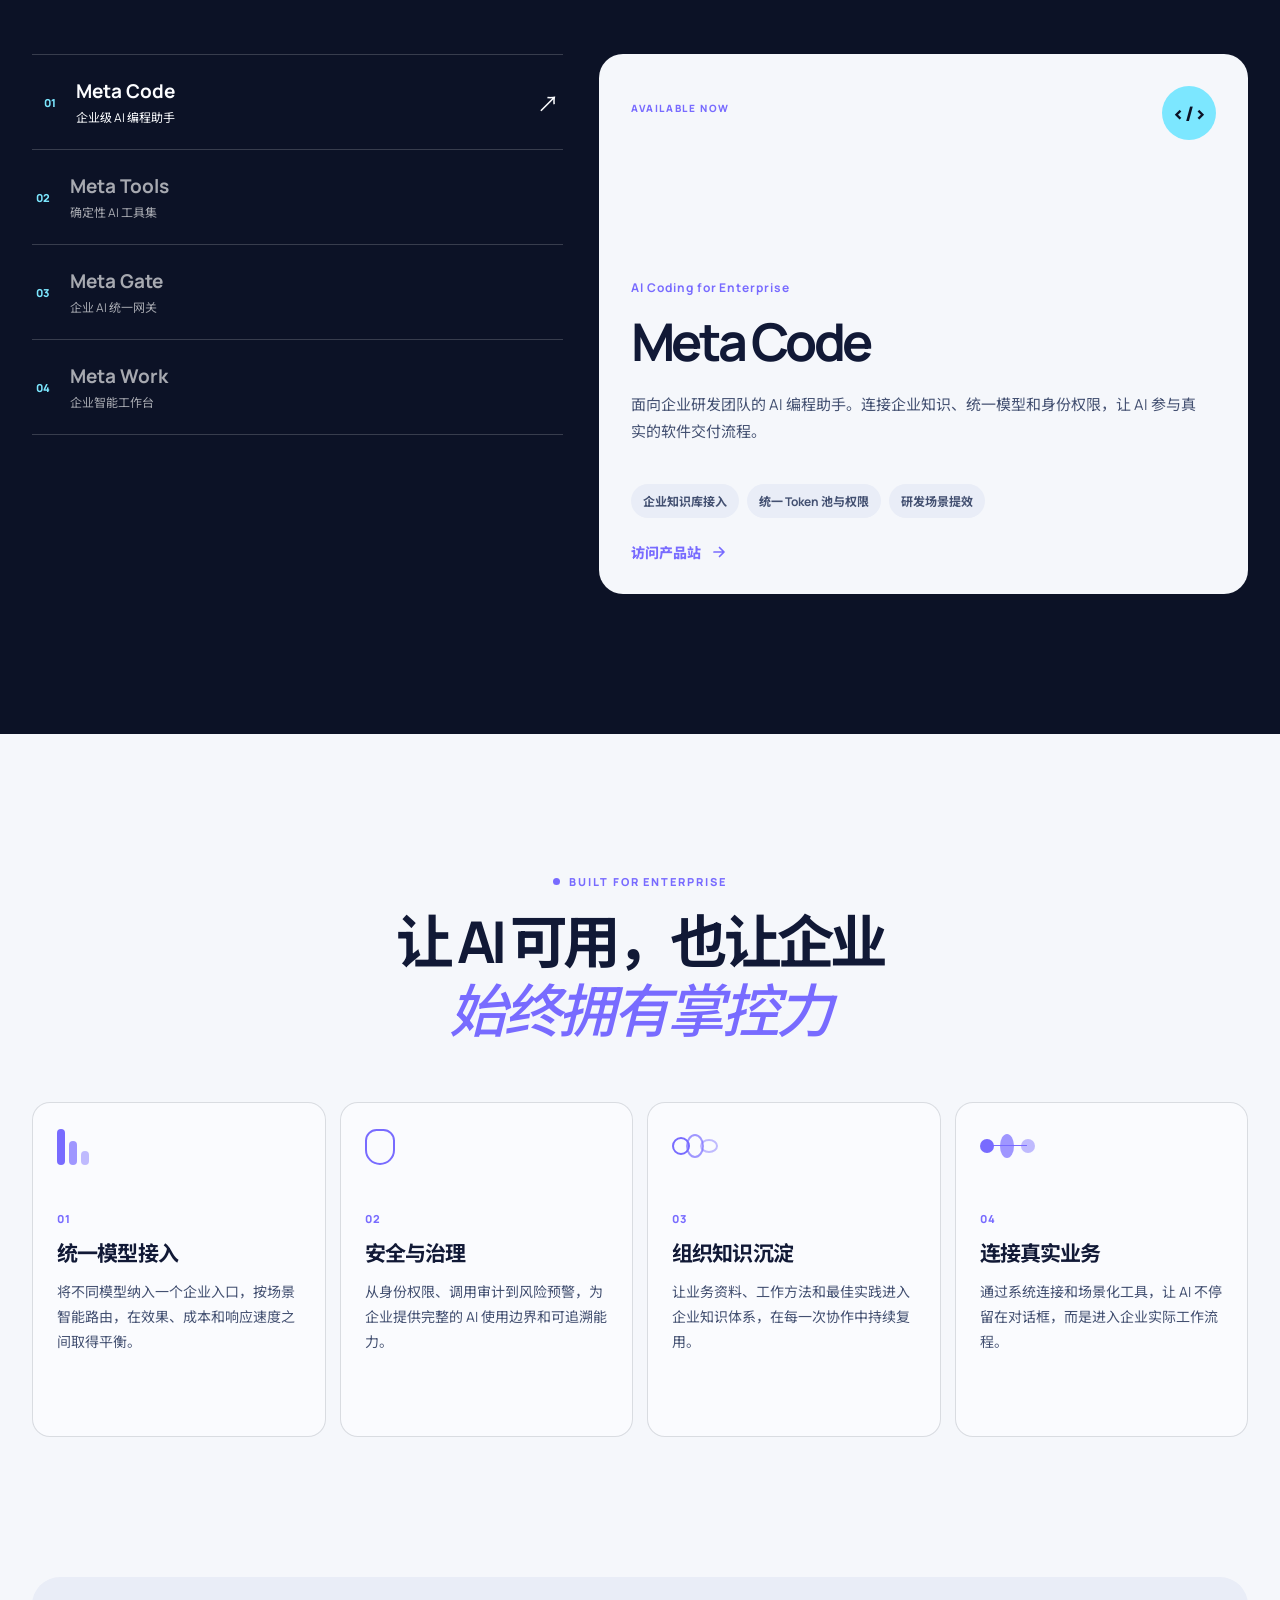
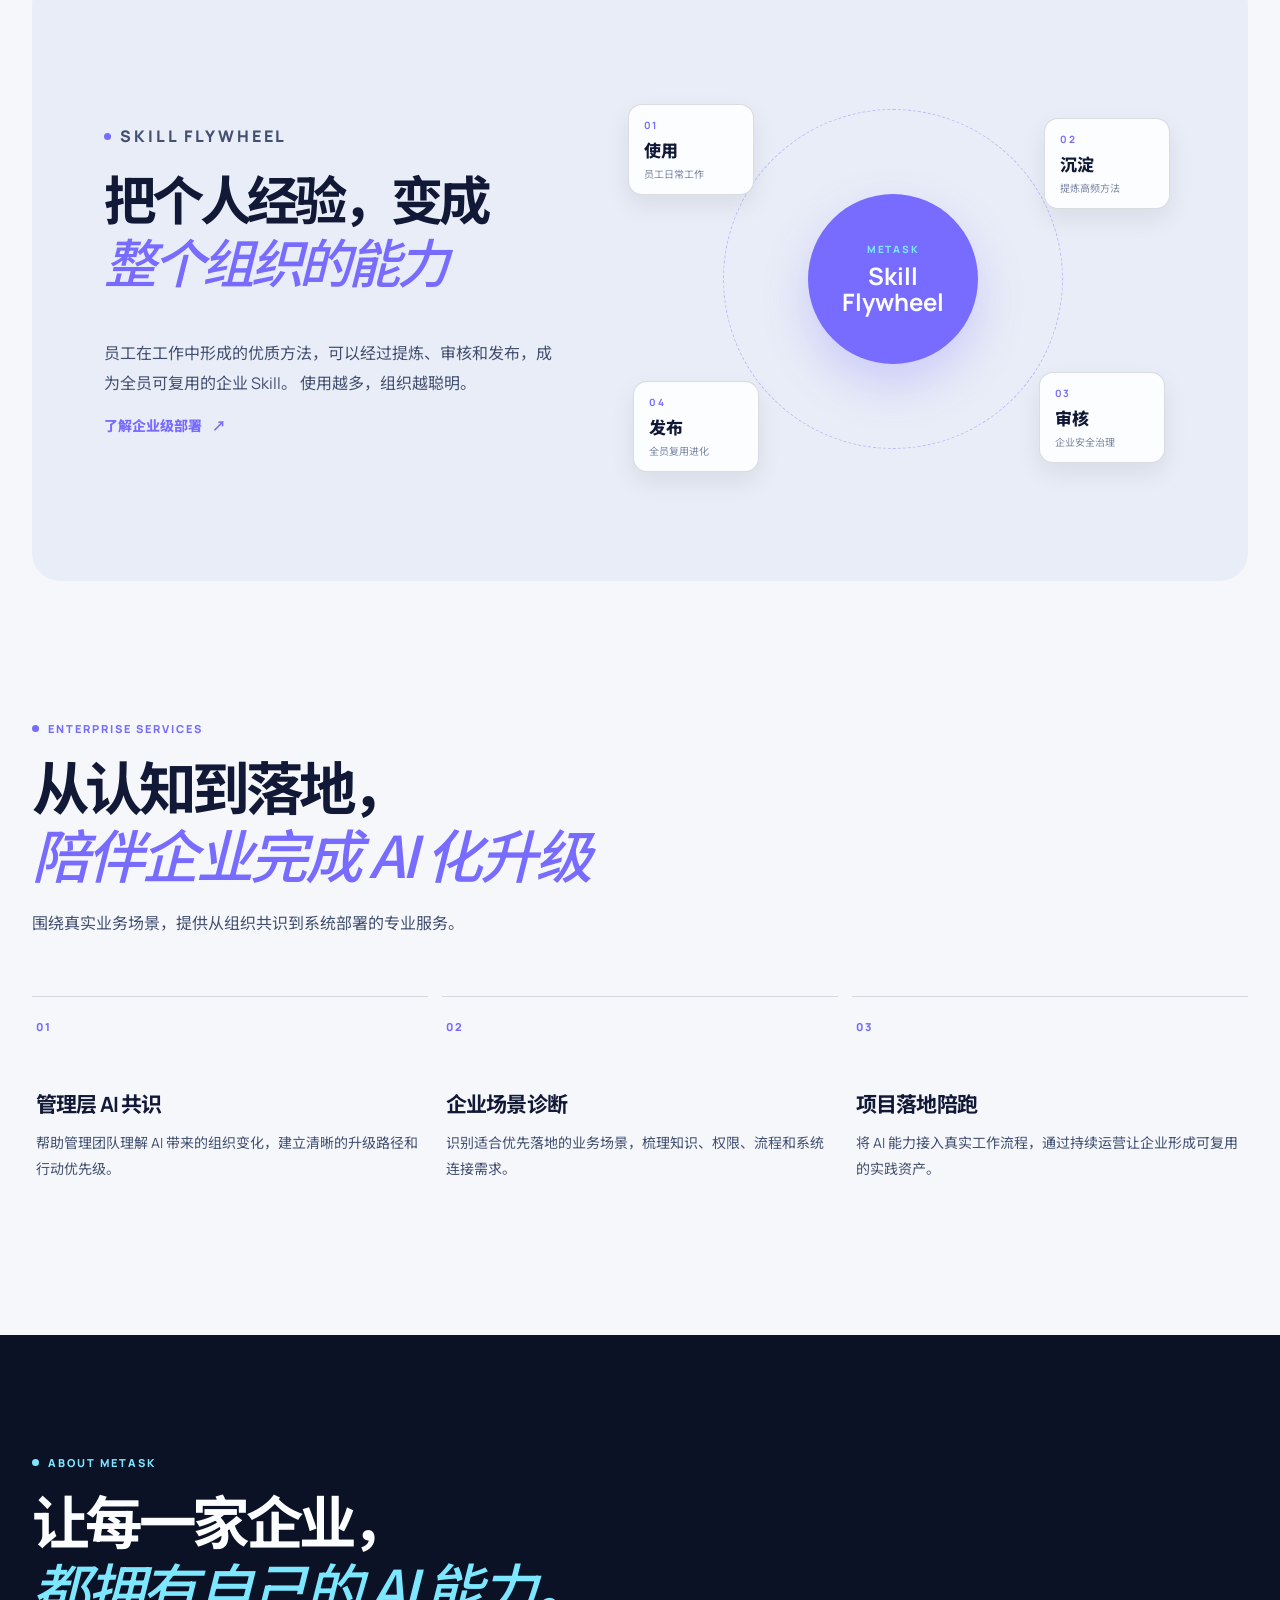
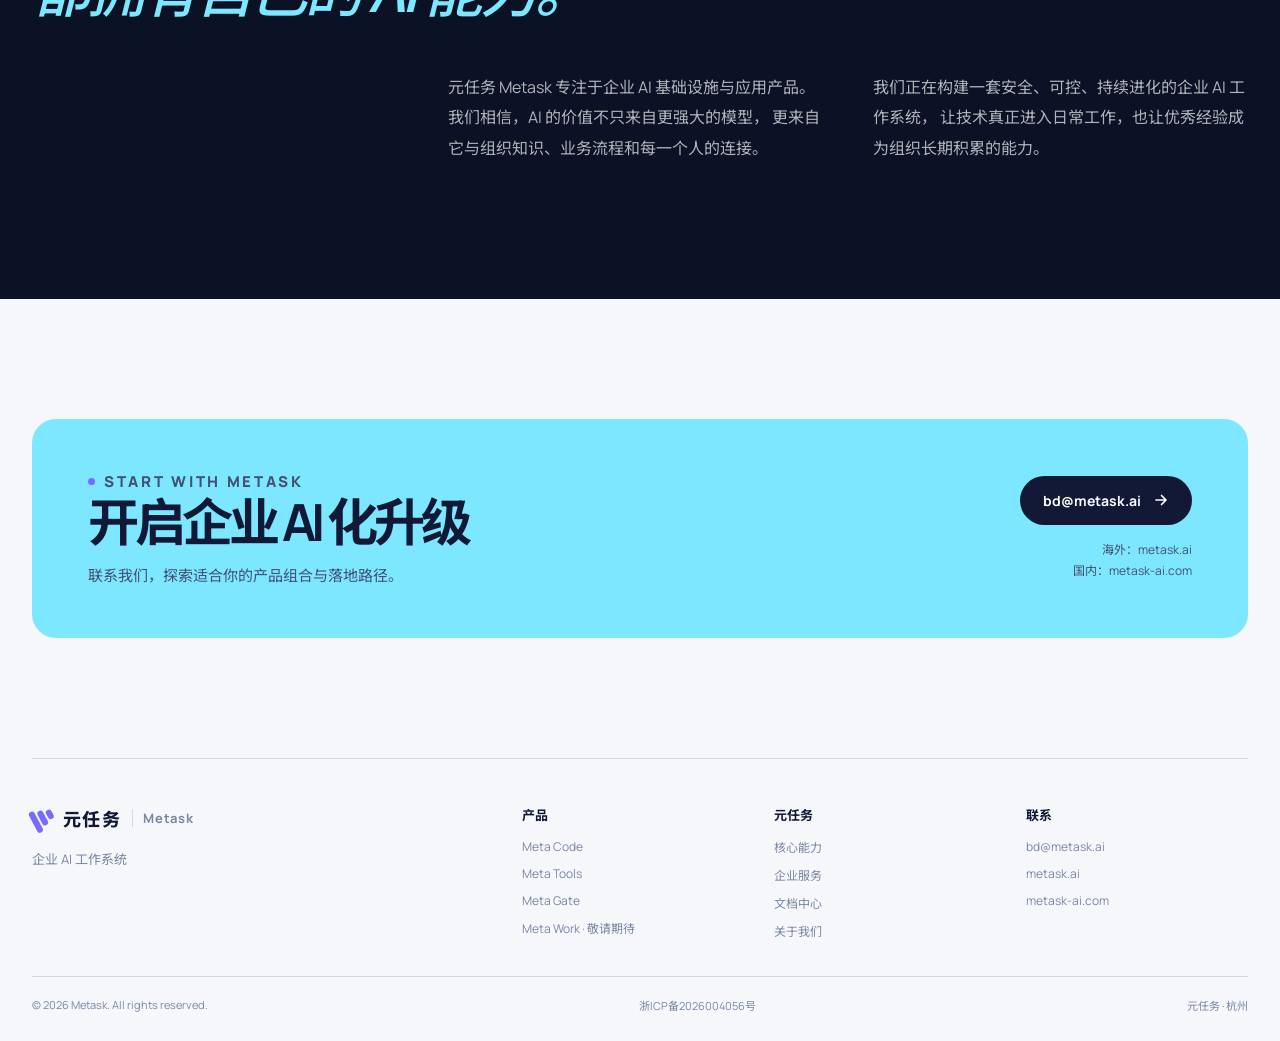
==== commit 46fe1743: "Add ICP filing number to site footer Add 浙ICP备2026004056号 linking to beian.miit.gov.cn in the footer" ====
--- a/index.html
+++ b/index.html
@@ -7,7 +7,8 @@
       name="description"
       content="元任务 Metask，为企业提供从 AI 网关、开发者工具、业务工具到智能工作台的一体化 AI 工作系统。"
     />
-    <title>元任务 Metask · 企业 AI 工作系统</title>
+    <title>metaskai实验室官网</title>
+    <link rel="icon" type="image/png" href="./assets/favicon.png" />
     <link rel="preconnect" href="https://fonts.googleapis.com" />
     <link rel="preconnect" href="https://fonts.gstatic.com" crossorigin />
     <link
@@ -360,6 +361,7 @@
             <b>元任务</b>
             <a href="#capabilities">核心能力</a>
             <a href="#services">企业服务</a>
+            <a href="https://docs.metask-ai.com">文档中心</a>
             <a href="./about.html">关于我们</a>
           </div>
           <div>
@@ -371,6 +373,9 @@
         </div>
         <div class="footer-bottom">
           <span>© <span id="year"></span> Metask. All rights reserved.</span>
+          <span>
+            <a href="https://beian.miit.gov.cn" target="_blank" rel="noreferrer">浙ICP备2026004056号</a>
+          </span>
           <span>元任务 · 杭州</span>
         </div>
       </footer>
--- a/styles.css
+++ b/styles.css
@@ -1158,10 +1158,16 @@
   border-top: 1px solid var(--line);
   color: var(--muted);
   display: flex;
+  flex-wrap: wrap;
   font-size: 11px;
+  gap: 8px 20px;
   grid-column: 1 / -1;
   justify-content: space-between;
   padding-top: 20px;
+}
+
+.footer-bottom a:hover {
+  color: var(--green);
 }
 
 .about-hero {
@@ -1730,4 +1736,9 @@
     gap: 18px;
     grid-template-columns: 1fr 1fr;
   }
-}
+
+  .footer-bottom {
+    flex-direction: column;
+    gap: 8px;
+  }
+}
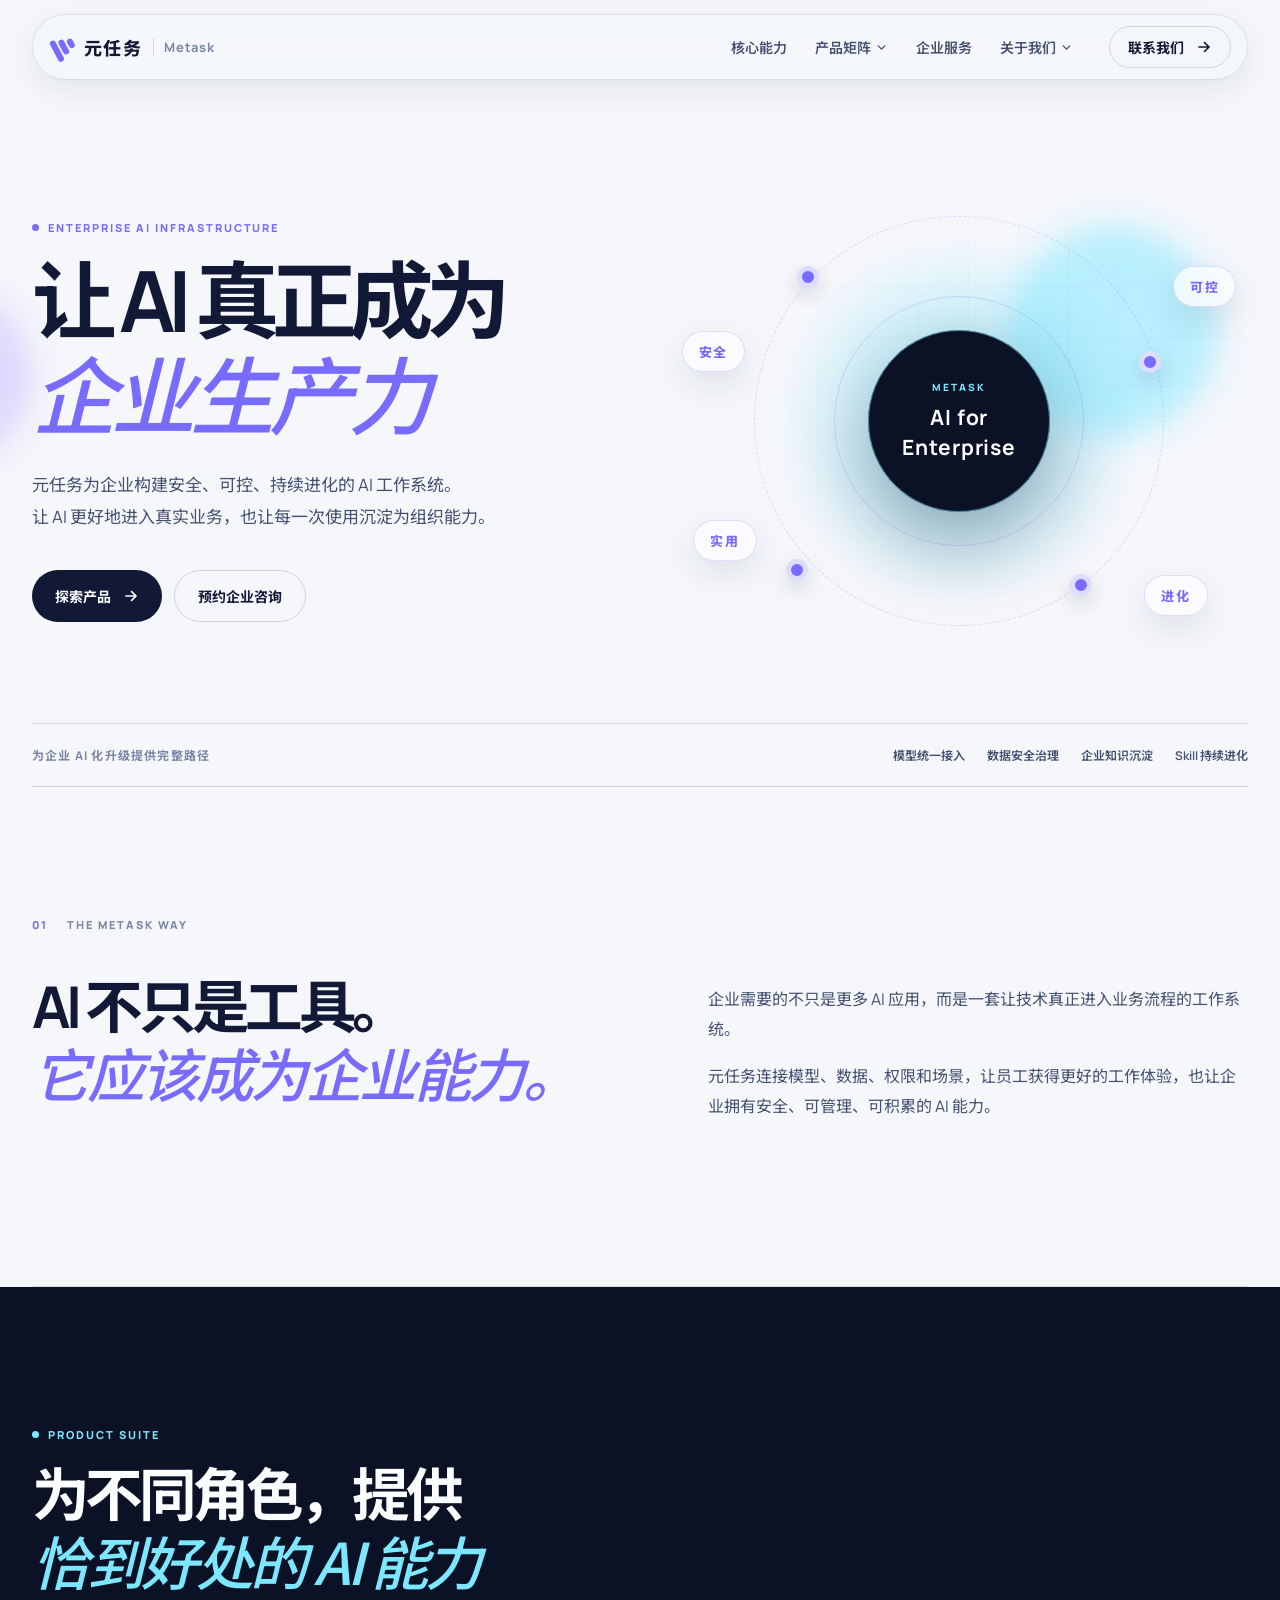
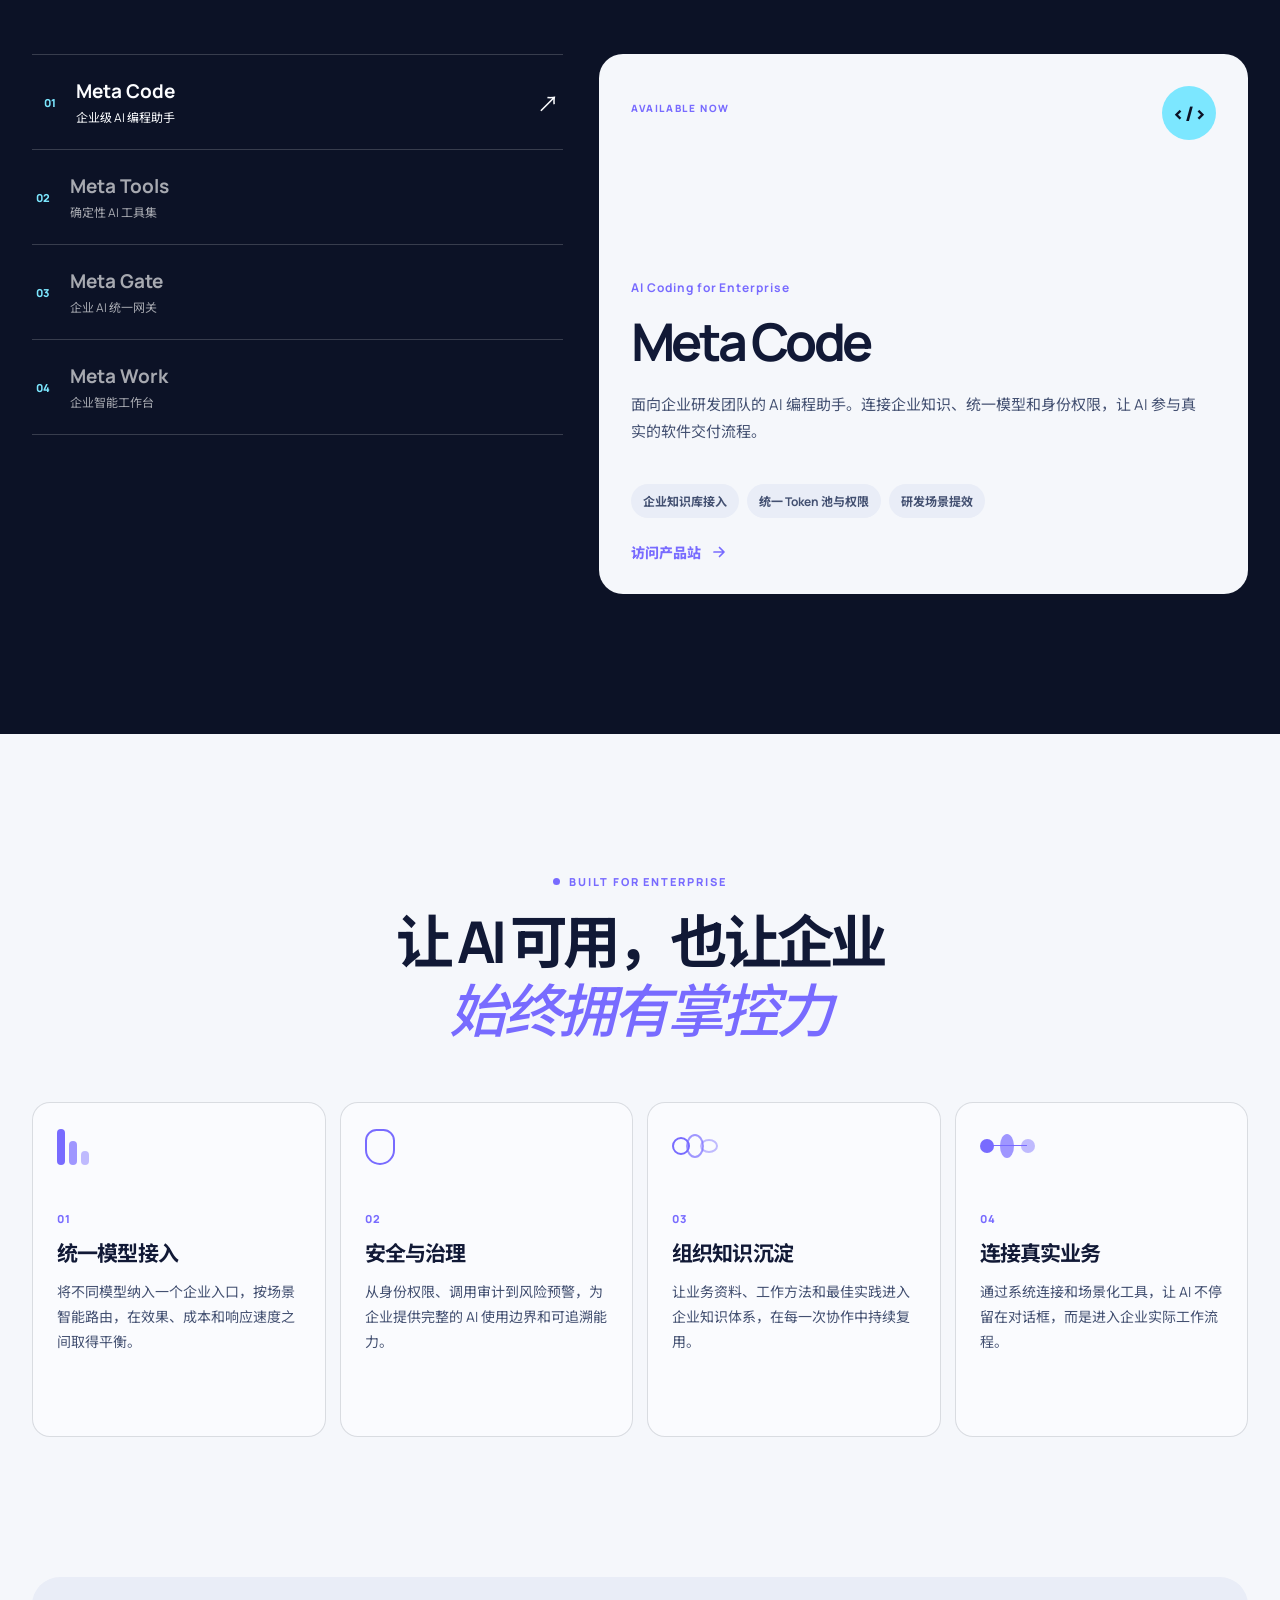
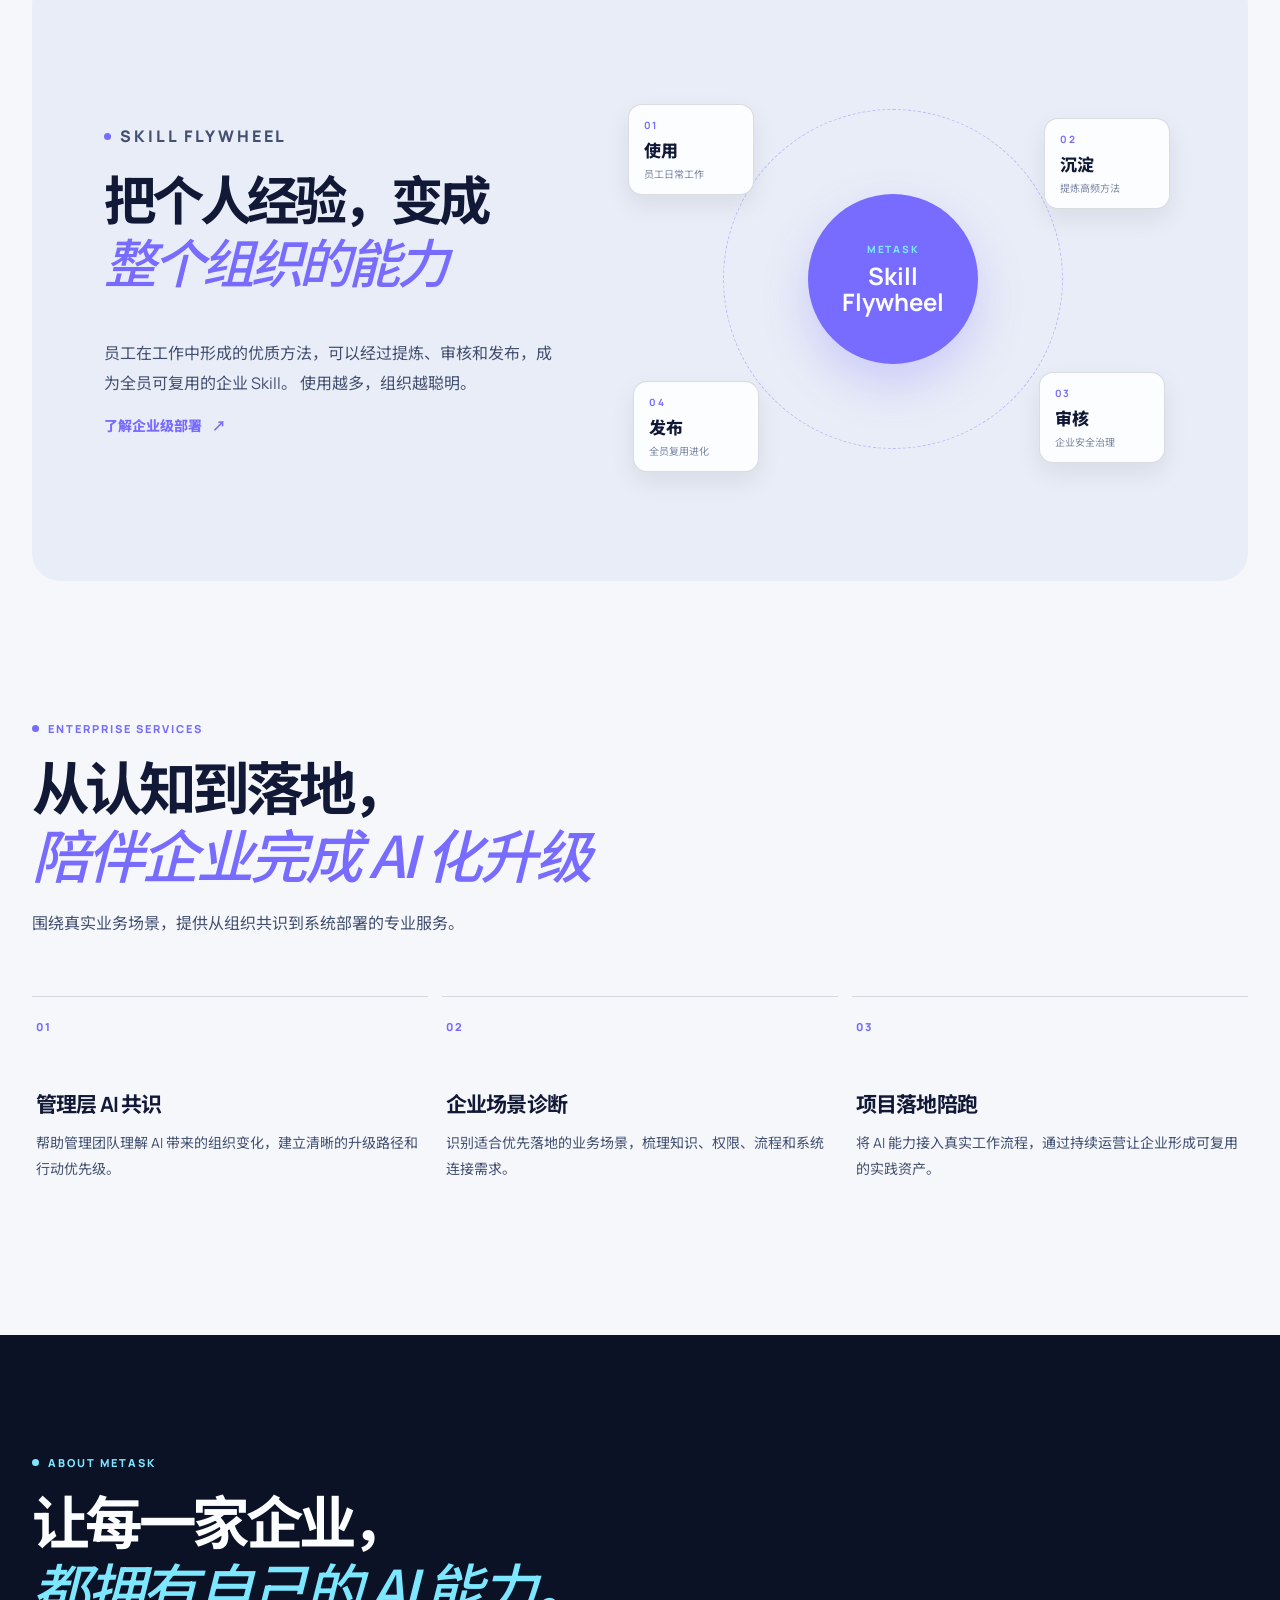
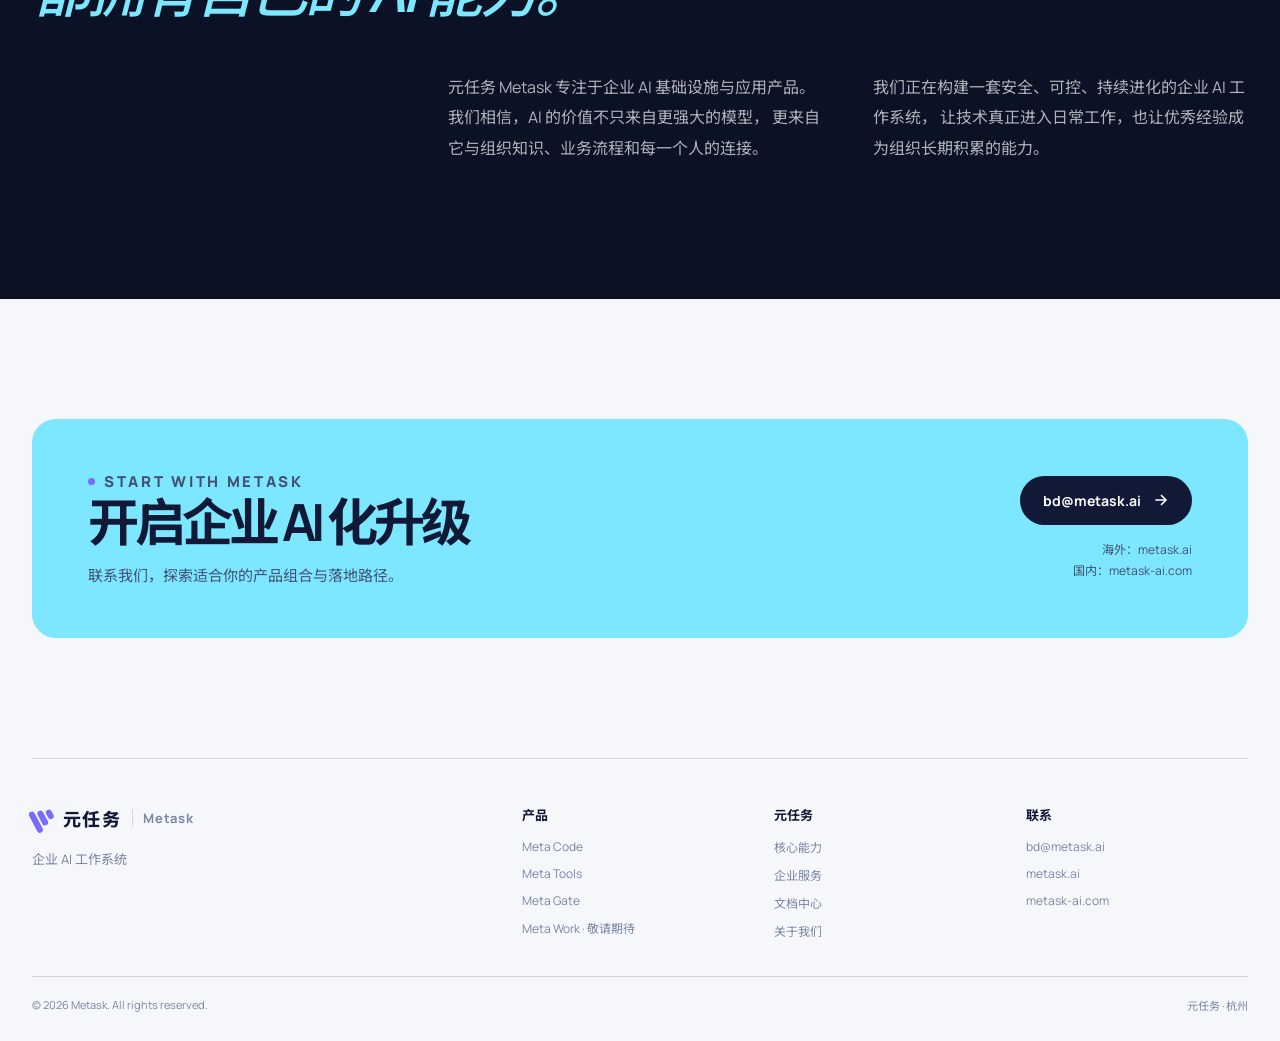
==== commit d8fcd526: "Merge branch 'main' into main" ====
--- a/index.html
+++ b/index.html
@@ -7,8 +7,7 @@
       name="description"
       content="元任务 Metask，为企业提供从 AI 网关、开发者工具、业务工具到智能工作台的一体化 AI 工作系统。"
     />
-    <title>metaskai实验室官网</title>
-    <link rel="icon" type="image/png" href="./assets/favicon.png" />
+    <title>元任务 Metask · 企业 AI 工作系统</title>
     <link rel="preconnect" href="https://fonts.googleapis.com" />
     <link rel="preconnect" href="https://fonts.gstatic.com" crossorigin />
     <link
@@ -373,9 +372,6 @@
         </div>
         <div class="footer-bottom">
           <span>© <span id="year"></span> Metask. All rights reserved.</span>
-          <span>
-            <a href="https://beian.miit.gov.cn" target="_blank" rel="noreferrer">浙ICP备2026004056号</a>
-          </span>
           <span>元任务 · 杭州</span>
         </div>
       </footer>
